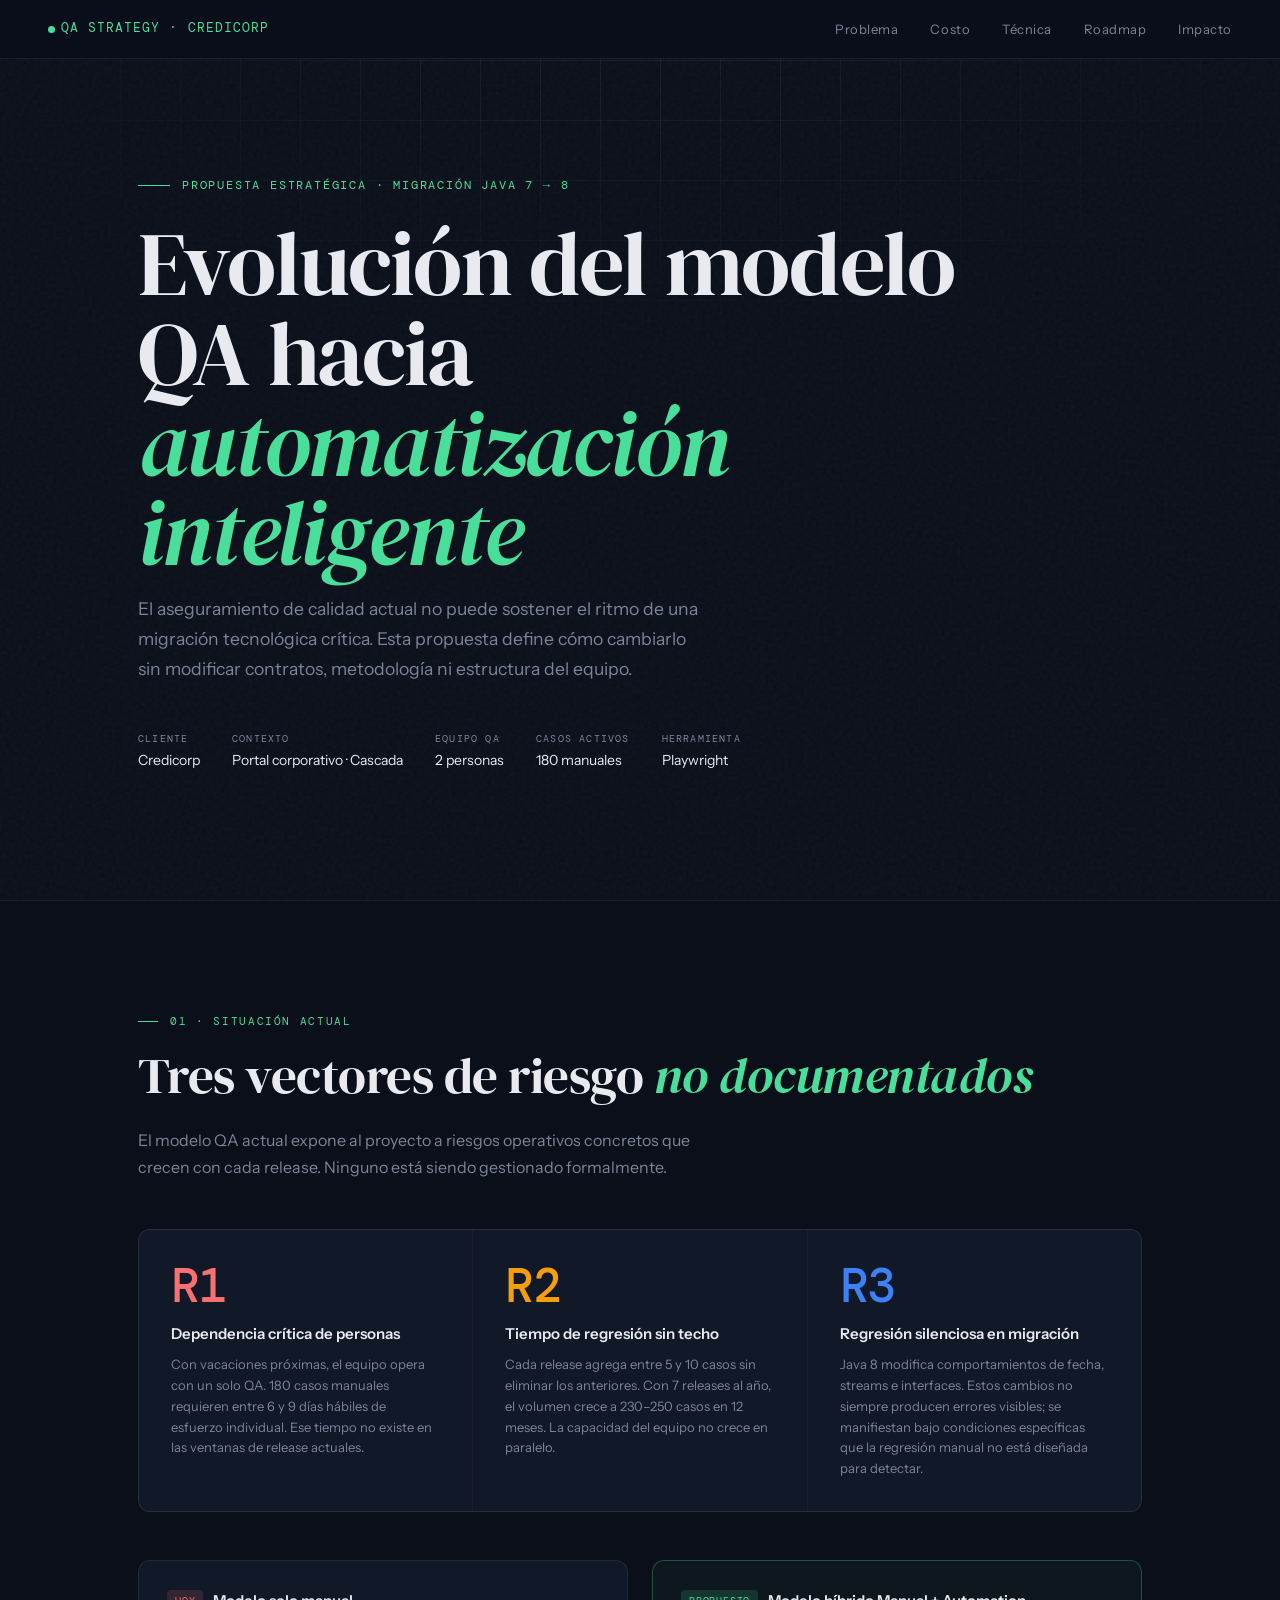
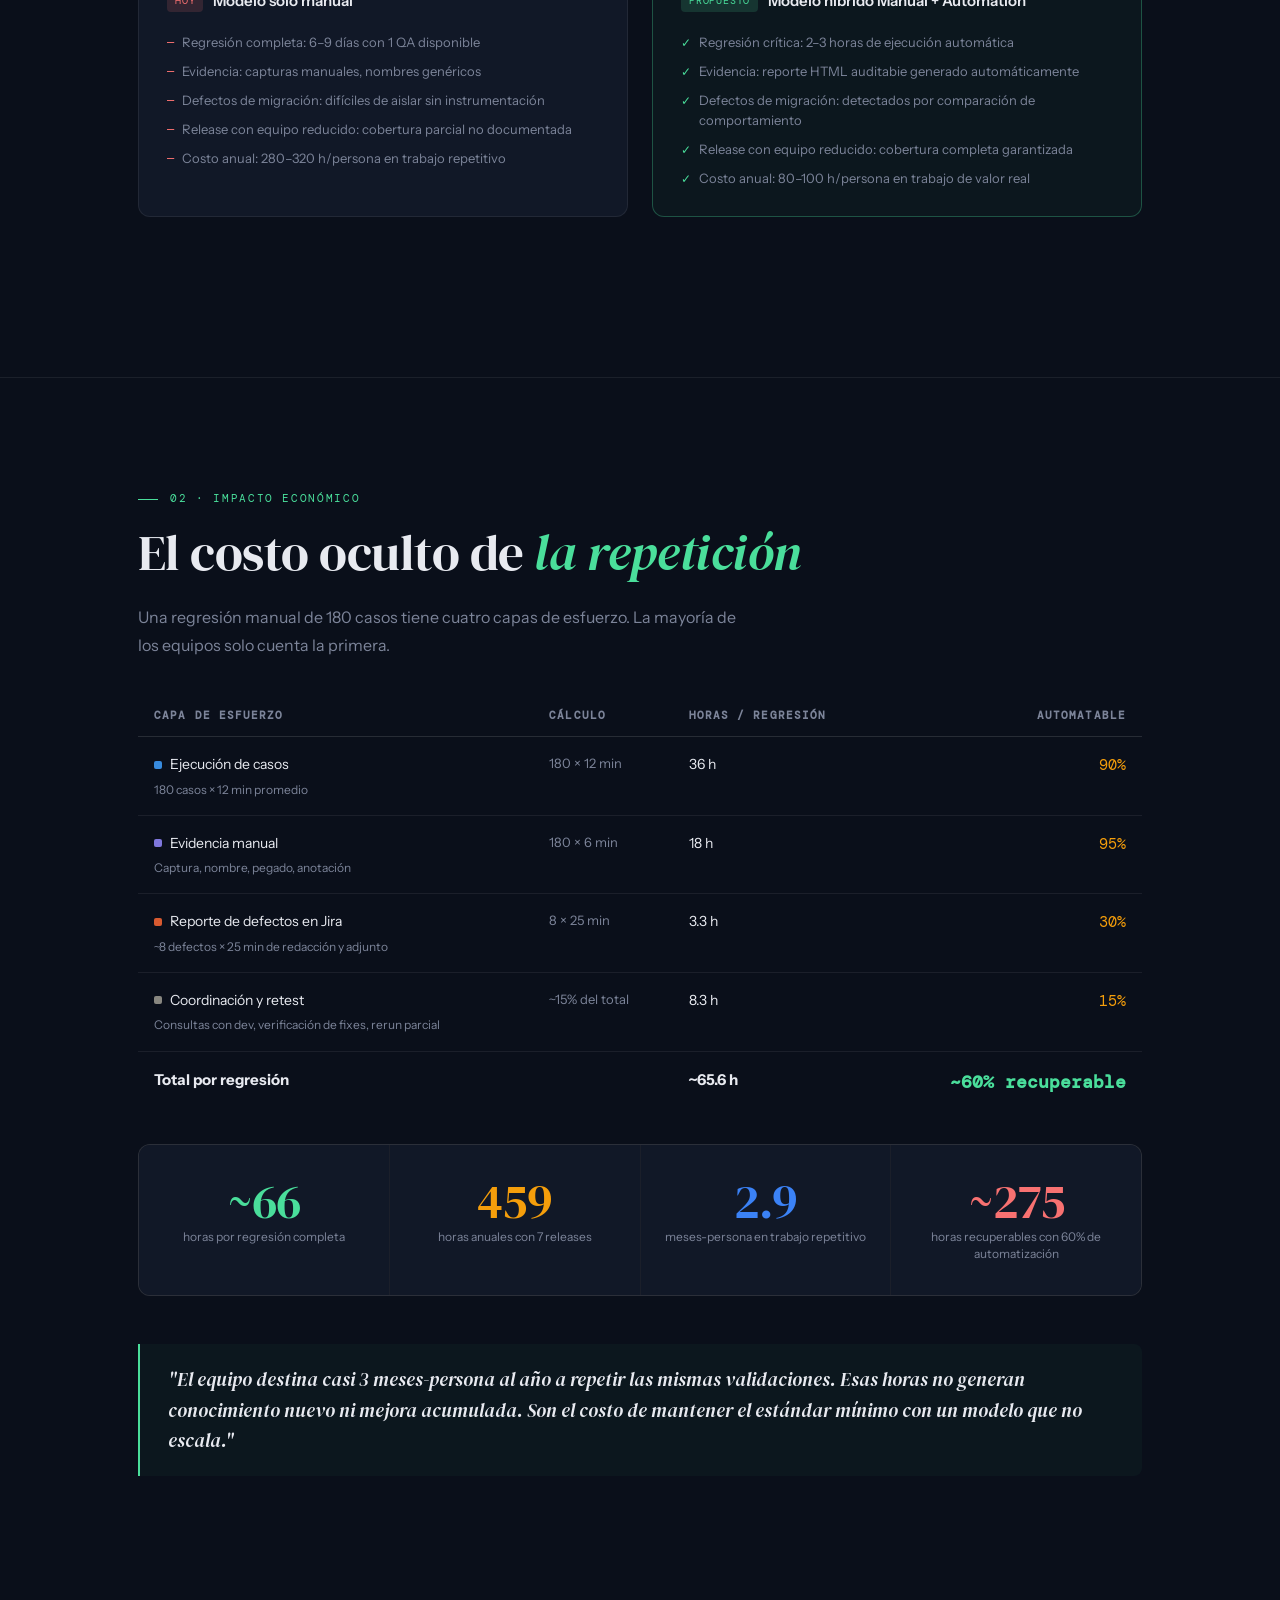
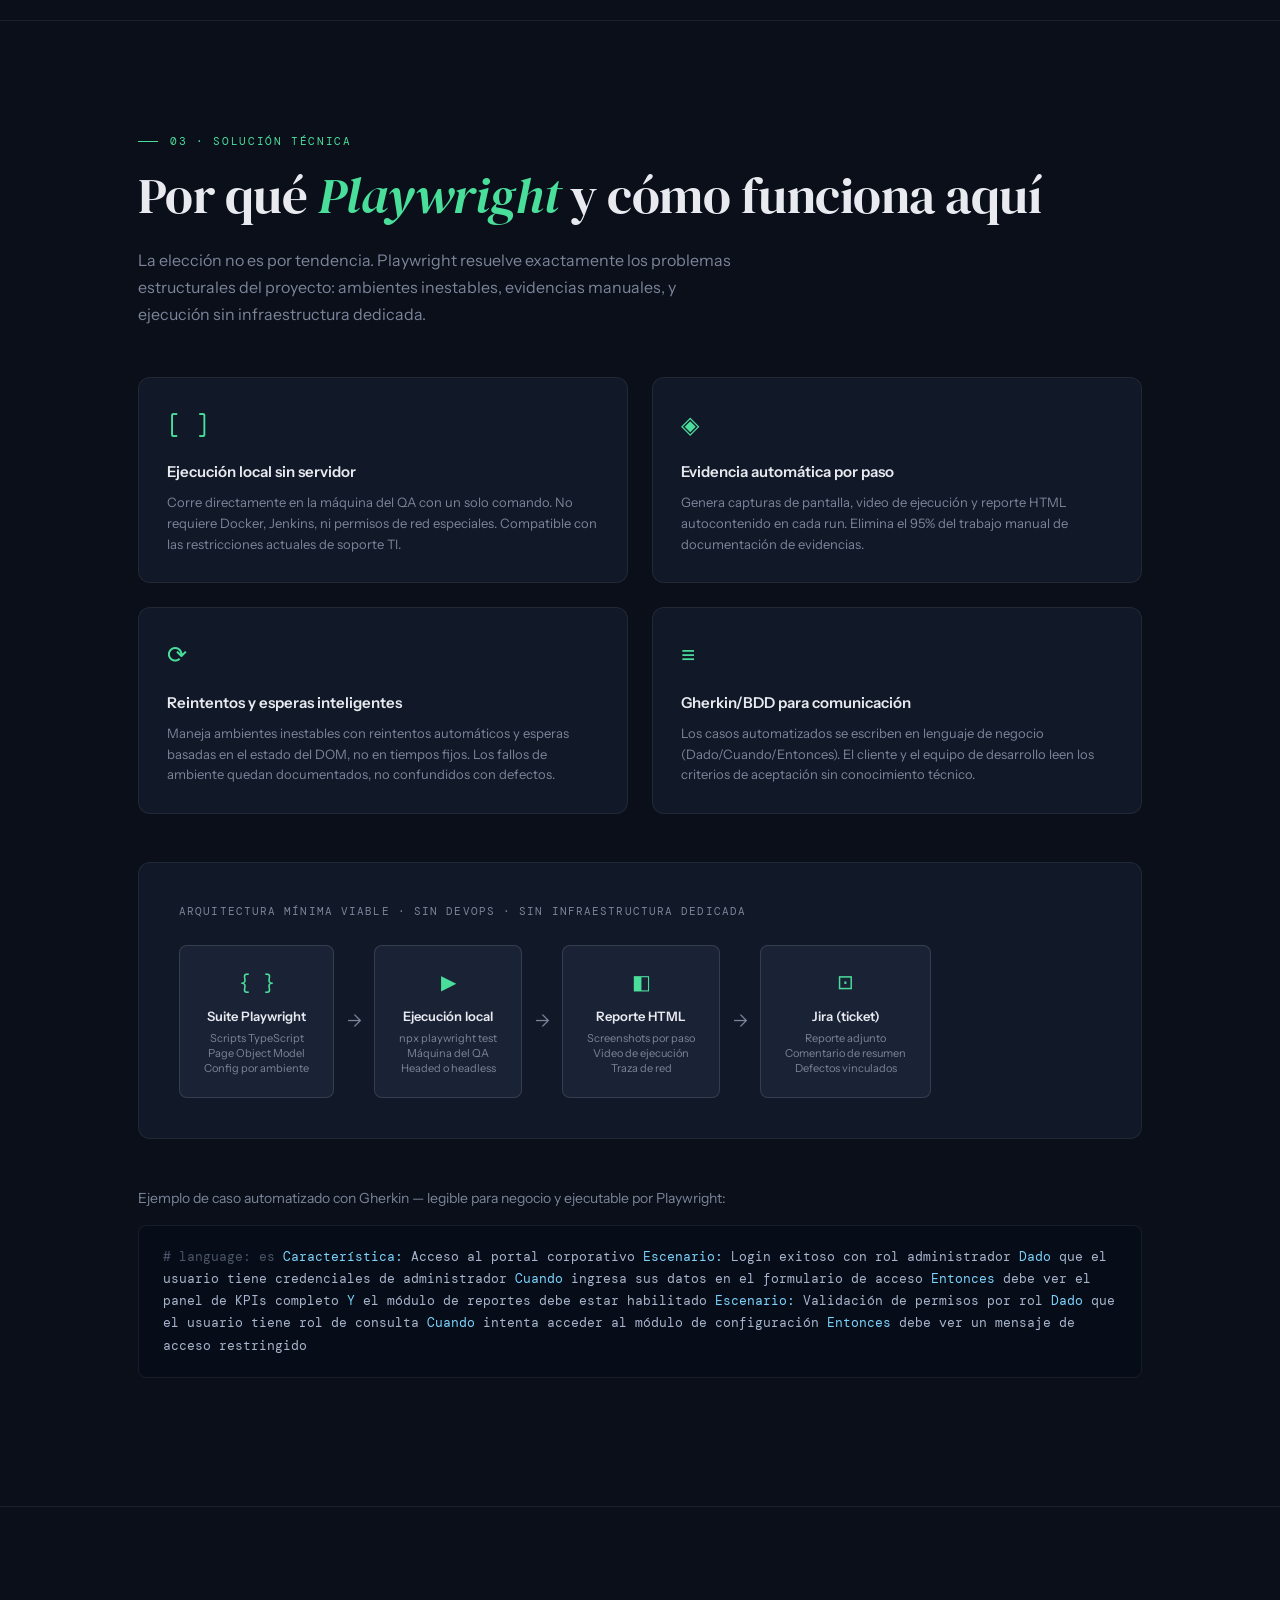
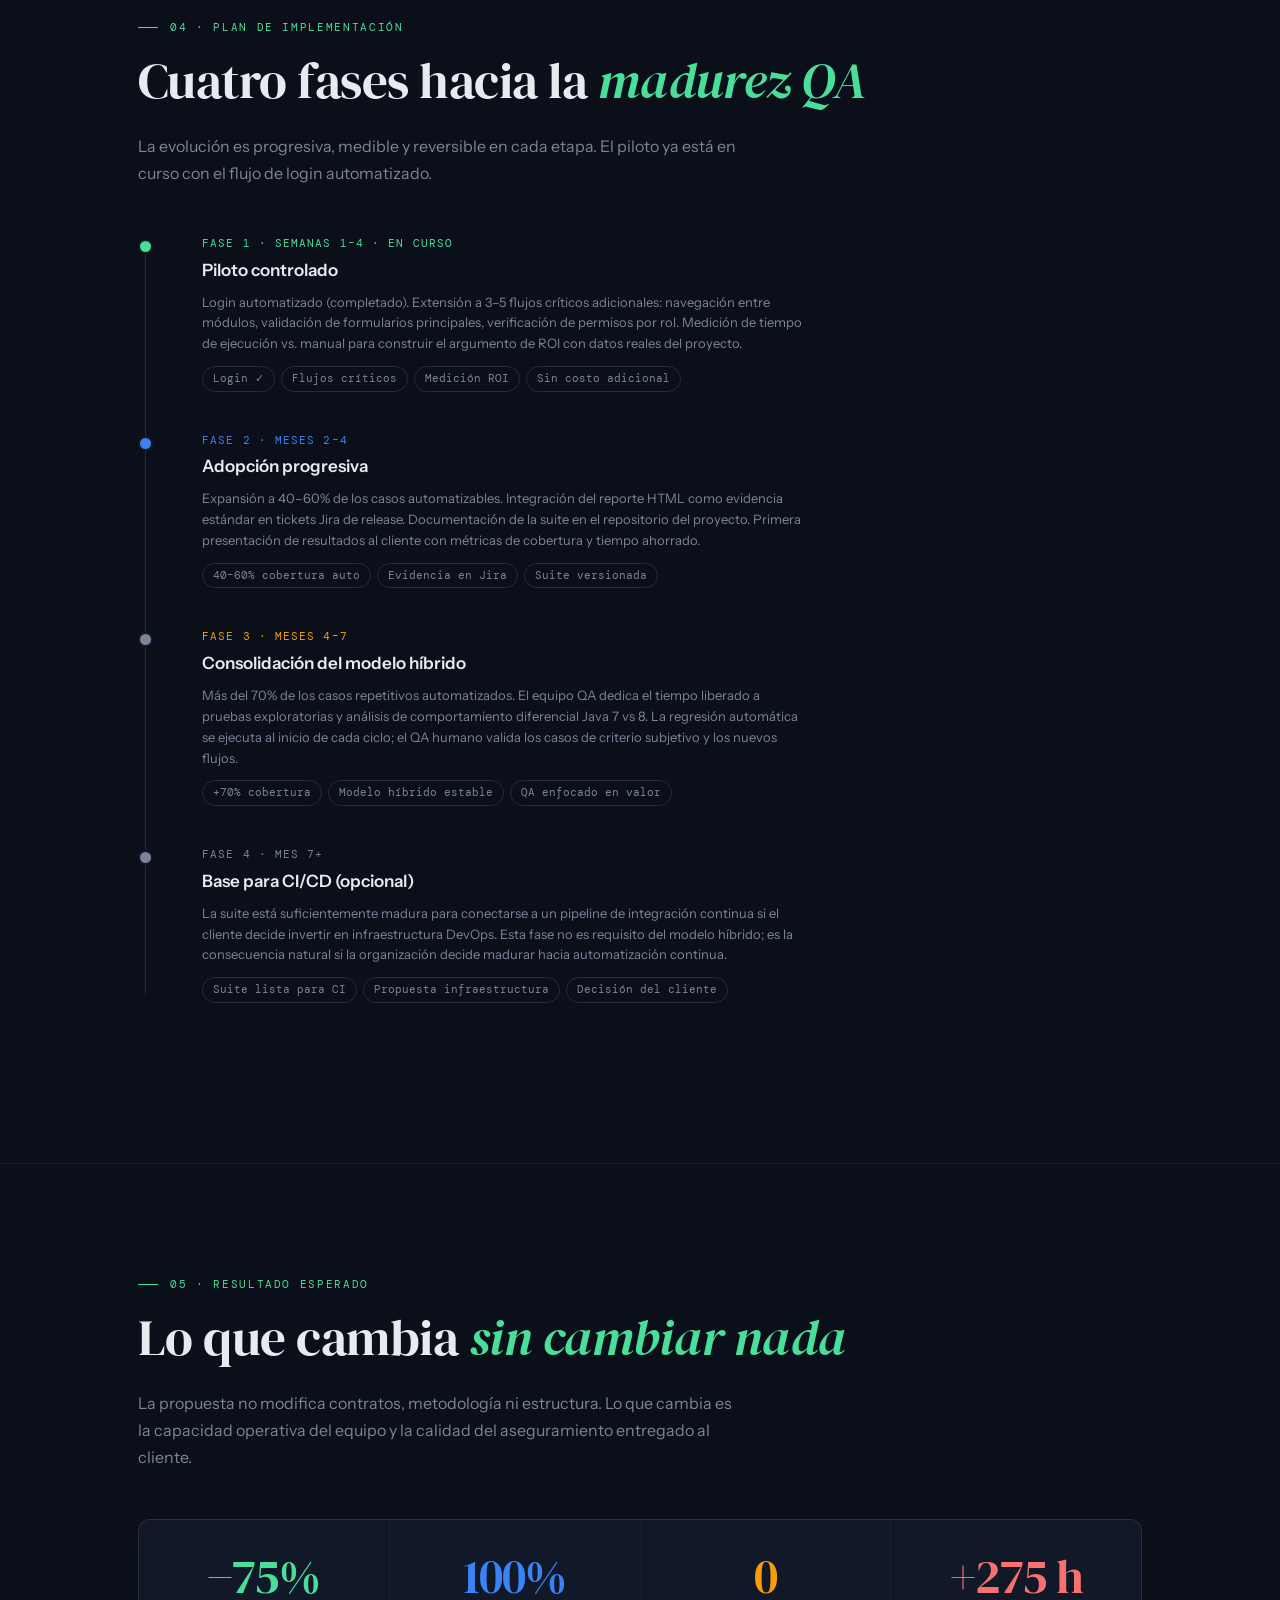
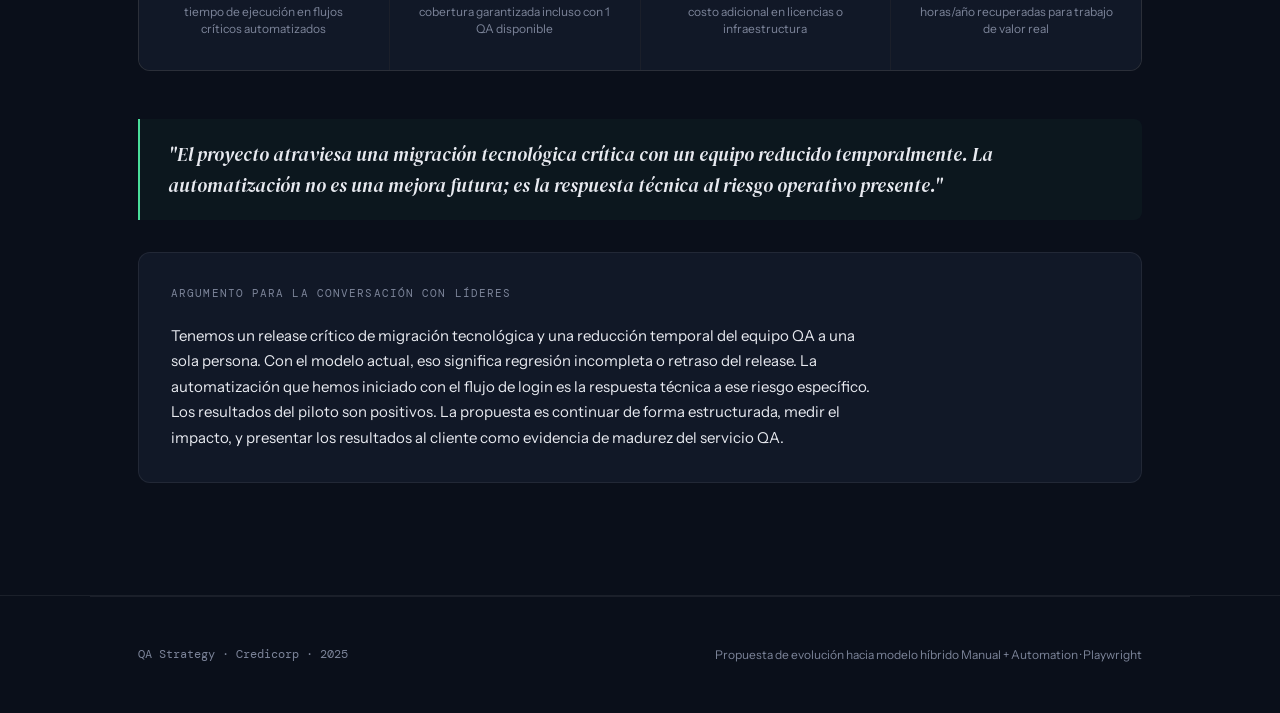
==== index.html @ 60565fae "index" ====
<!doctype html>
<html lang="es">
  <head>
    <meta charset="UTF-8" />
    <meta name="viewport" content="width=device-width, initial-scale=1.0" />
    <title>Propuesta QA Automation — Credicorp</title>
    <link
      href="https://fonts.googleapis.com/css2?family=DM+Serif+Display:ital@0;1&family=DM+Mono:wght@400;500&family=Instrument+Sans:wght@400;500;600&display=swap"
      rel="stylesheet"
    />
    <link rel="stylesheet" href="style.css">
  </head>
  <body>
    <div class="bg-grid"></div>

    <!-- NAV -->
    <nav>
      <div class="nav-logo">
        <span class="live-dot"></span>QA Strategy · Credicorp
      </div>
      <ul class="nav-links">
        <li><a href="#problema">Problema</a></li>
        <li><a href="#costo">Costo</a></li>
        <li><a href="#tecnica">Técnica</a></li>
        <li><a href="#roadmap">Roadmap</a></li>
        <li><a href="#impacto">Impacto</a></li>
      </ul>
    </nav>

    <!-- HERO -->
    <div class="hero">
      <p class="hero-eyebrow">Propuesta estratégica · Migración Java 7 → 8</p>
      <h1 class="hero-title">
        Evolución del modelo QA hacia <em>automatización inteligente</em>
      </h1>
      <p class="hero-sub">
        El aseguramiento de calidad actual no puede sostener el ritmo de una
        migración tecnológica crítica. Esta propuesta define cómo cambiarlo sin
        modificar contratos, metodología ni estructura del equipo.
      </p>
      <div class="hero-meta">
        <div class="meta-item">
          <span class="meta-label">Cliente</span>
          <span class="meta-value">Credicorp</span>
        </div>
        <div class="meta-item">
          <span class="meta-label">Contexto</span>
          <span class="meta-value">Portal corporativo · Cascada</span>
        </div>
        <div class="meta-item">
          <span class="meta-label">Equipo QA</span>
          <span class="meta-value">2 personas</span>
        </div>
        <div class="meta-item">
          <span class="meta-label">Casos activos</span>
          <span class="meta-value">180 manuales</span>
        </div>
        <div class="meta-item">
          <span class="meta-label">Herramienta</span>
          <span class="meta-value">Playwright</span>
        </div>
      </div>
    </div>

    <div class="divider"></div>

    <!-- SECCIÓN 1: PROBLEMA -->
    <section id="problema">
      <p class="section-label">01 · Situación actual</p>
      <h2 class="section-title">
        Tres vectores de riesgo <em>no documentados</em>
      </h2>
      <p class="section-intro">
        El modelo QA actual expone al proyecto a riesgos operativos concretos
        que crecen con cada release. Ninguno está siendo gestionado formalmente.
      </p>

      <div class="risk-grid">
        <div class="risk-card">
          <div class="risk-number red">R1</div>
          <div class="risk-title">Dependencia crítica de personas</div>
          <div class="risk-desc">
            Con vacaciones próximas, el equipo opera con un solo QA. 180 casos
            manuales requieren entre 6 y 9 días hábiles de esfuerzo individual.
            Ese tiempo no existe en las ventanas de release actuales.
          </div>
        </div>
        <div class="risk-card">
          <div class="risk-number amber">R2</div>
          <div class="risk-title">Tiempo de regresión sin techo</div>
          <div class="risk-desc">
            Cada release agrega entre 5 y 10 casos sin eliminar los anteriores.
            Con 7 releases al año, el volumen crece a 230–250 casos en 12 meses.
            La capacidad del equipo no crece en paralelo.
          </div>
        </div>
        <div class="risk-card">
          <div class="risk-number blue">R3</div>
          <div class="risk-title">Regresión silenciosa en migración</div>
          <div class="risk-desc">
            Java 8 modifica comportamientos de fecha, streams e interfaces.
            Estos cambios no siempre producen errores visibles; se manifiestan
            bajo condiciones específicas que la regresión manual no está
            diseñada para detectar.
          </div>
        </div>
      </div>

      <div class="comparison">
        <div class="comp-card">
          <div class="comp-header">
            <span class="comp-badge bad">Hoy</span>
            <span class="comp-title">Modelo solo manual</span>
          </div>
          <ul class="comp-list">
            <li>Regresión completa: 6–9 días con 1 QA disponible</li>
            <li>Evidencia: capturas manuales, nombres genéricos</li>
            <li>
              Defectos de migración: difíciles de aislar sin instrumentación
            </li>
            <li>
              Release con equipo reducido: cobertura parcial no documentada
            </li>
            <li>Costo anual: 280–320 h/persona en trabajo repetitivo</li>
          </ul>
        </div>
        <div class="comp-card highlight">
          <div class="comp-header">
            <span class="comp-badge good">Propuesto</span>
            <span class="comp-title">Modelo híbrido Manual + Automation</span>
          </div>
          <ul class="comp-list" style="list-style: none">
            <li style="color: var(--muted)">
              Regresión crítica: 2–3 horas de ejecución automática
            </li>
            <li style="color: var(--muted)">
              Evidencia: reporte HTML auditabie generado automáticamente
            </li>
            <li style="color: var(--muted)">
              Defectos de migración: detectados por comparación de
              comportamiento
            </li>
            <li style="color: var(--muted)">
              Release con equipo reducido: cobertura completa garantizada
            </li>
            <li style="color: var(--muted)">
              Costo anual: 80–100 h/persona en trabajo de valor real
            </li>
          </ul>
        </div>
      </div>
    </section>

    <div class="divider"></div>

    <!-- SECCIÓN 2: COSTO -->
    <section id="costo">
      <p class="section-label">02 · Impacto económico</p>
      <h2 class="section-title">El costo oculto de <em>la repetición</em></h2>
      <p class="section-intro">
        Una regresión manual de 180 casos tiene cuatro capas de esfuerzo. La
        mayoría de los equipos solo cuenta la primera.
      </p>

      <table class="cost-table">
        <thead>
          <tr>
            <th>Capa de esfuerzo</th>
            <th>Cálculo</th>
            <th>Horas / regresión</th>
            <th style="text-align: right">Automatable</th>
          </tr>
        </thead>
        <tbody>
          <tr>
            <td>
              <div class="layer-bar">
                <div class="layer-dot" style="background: #378add"></div>
                Ejecución de casos
              </div>
              <div
                style="font-size: 12px; color: var(--muted); margin-top: 2px"
              >
                180 casos × 12 min promedio
              </div>
            </td>
            <td style="color: var(--muted); font-size: 13px">180 × 12 min</td>
            <td>36 h</td>
            <td>90%</td>
          </tr>
          <tr>
            <td>
              <div class="layer-bar">
                <div class="layer-dot" style="background: #7f77dd"></div>
                Evidencia manual
              </div>
              <div
                style="font-size: 12px; color: var(--muted); margin-top: 2px"
              >
                Captura, nombre, pegado, anotación
              </div>
            </td>
            <td style="color: var(--muted); font-size: 13px">180 × 6 min</td>
            <td>18 h</td>
            <td>95%</td>
          </tr>
          <tr>
            <td>
              <div class="layer-bar">
                <div class="layer-dot" style="background: #d85a30"></div>
                Reporte de defectos en Jira
              </div>
              <div
                style="font-size: 12px; color: var(--muted); margin-top: 2px"
              >
                ~8 defectos × 25 min de redacción y adjunto
              </div>
            </td>
            <td style="color: var(--muted); font-size: 13px">8 × 25 min</td>
            <td>3.3 h</td>
            <td>30%</td>
          </tr>
          <tr>
            <td>
              <div class="layer-bar">
                <div class="layer-dot" style="background: #888780"></div>
                Coordinación y retest
              </div>
              <div
                style="font-size: 12px; color: var(--muted); margin-top: 2px"
              >
                Consultas con dev, verificación de fixes, rerun parcial
              </div>
            </td>
            <td style="color: var(--muted); font-size: 13px">~15% del total</td>
            <td>8.3 h</td>
            <td>15%</td>
          </tr>
          <tr>
            <td><strong>Total por regresión</strong></td>
            <td></td>
            <td><strong>~65.6 h</strong></td>
            <td style="color: var(--accent); font-family: var(--mono)">
              ~60% recuperable
            </td>
          </tr>
        </tbody>
      </table>

      <div class="impact-row">
        <div class="impact-cell">
          <div class="impact-num green">~66</div>
          <div class="impact-label">horas por regresión completa</div>
        </div>
        <div class="impact-cell">
          <div class="impact-num amber">459</div>
          <div class="impact-label">horas anuales con 7 releases</div>
        </div>
        <div class="impact-cell">
          <div class="impact-num blue">2.9</div>
          <div class="impact-label">meses-persona en trabajo repetitivo</div>
        </div>
        <div class="impact-cell">
          <div class="impact-num red">~275</div>
          <div class="impact-label">
            horas recuperables con 60% de automatización
          </div>
        </div>
      </div>

      <div class="quote-block">
        <p>
          "El equipo destina casi 3 meses-persona al año a repetir las mismas
          validaciones. Esas horas no generan conocimiento nuevo ni mejora
          acumulada. Son el costo de mantener el estándar mínimo con un modelo
          que no escala."
        </p>
      </div>
    </section>

    <div class="divider"></div>

    <!-- SECCIÓN 3: TÉCNICA -->
    <section id="tecnica">
      <p class="section-label">03 · Solución técnica</p>
      <h2 class="section-title">
        Por qué <em>Playwright</em> y cómo funciona aquí
      </h2>
      <p class="section-intro">
        La elección no es por tendencia. Playwright resuelve exactamente los
        problemas estructurales del proyecto: ambientes inestables, evidencias
        manuales, y ejecución sin infraestructura dedicada.
      </p>

      <div class="tech-grid">
        <div class="tech-card">
          <div class="tech-card-icon">[ ]</div>
          <h3>Ejecución local sin servidor</h3>
          <p>
            Corre directamente en la máquina del QA con un solo comando. No
            requiere Docker, Jenkins, ni permisos de red especiales. Compatible
            con las restricciones actuales de soporte TI.
          </p>
        </div>
        <div class="tech-card">
          <div class="tech-card-icon">◈</div>
          <h3>Evidencia automática por paso</h3>
          <p>
            Genera capturas de pantalla, video de ejecución y reporte HTML
            autocontenido en cada run. Elimina el 95% del trabajo manual de
            documentación de evidencias.
          </p>
        </div>
        <div class="tech-card">
          <div class="tech-card-icon">⟳</div>
          <h3>Reintentos y esperas inteligentes</h3>
          <p>
            Maneja ambientes inestables con reintentos automáticos y esperas
            basadas en el estado del DOM, no en tiempos fijos. Los fallos de
            ambiente quedan documentados, no confundidos con defectos.
          </p>
        </div>
        <div class="tech-card">
          <div class="tech-card-icon">≡</div>
          <h3>Gherkin/BDD para comunicación</h3>
          <p>
            Los casos automatizados se escriben en lenguaje de negocio
            (Dado/Cuando/Entonces). El cliente y el equipo de desarrollo leen
            los criterios de aceptación sin conocimiento técnico.
          </p>
        </div>
      </div>

      <div class="arch-box">
        <p
          style="
            font-family: var(--mono);
            font-size: 11px;
            letter-spacing: 0.1em;
            text-transform: uppercase;
            color: var(--muted);
            margin-bottom: 1.5rem;
          "
        >
          Arquitectura mínima viable · Sin DevOps · Sin infraestructura dedicada
        </p>
        <div class="arch-flow">
          <div class="arch-node">
            <div class="arch-node-icon">{ }</div>
            <div class="arch-node-title">Suite Playwright</div>
            <div class="arch-node-sub">
              Scripts TypeScript<br />Page Object Model<br />Config por ambiente
            </div>
          </div>
          <div class="arch-arrow">→</div>
          <div class="arch-node">
            <div class="arch-node-icon">▶</div>
            <div class="arch-node-title">Ejecución local</div>
            <div class="arch-node-sub">
              npx playwright test<br />Máquina del QA<br />Headed o headless
            </div>
          </div>
          <div class="arch-arrow">→</div>
          <div class="arch-node">
            <div class="arch-node-icon">◧</div>
            <div class="arch-node-title">Reporte HTML</div>
            <div class="arch-node-sub">
              Screenshots por paso<br />Video de ejecución<br />Traza de red
            </div>
          </div>
          <div class="arch-arrow">→</div>
          <div class="arch-node">
            <div class="arch-node-icon">⊡</div>
            <div class="arch-node-title">Jira (ticket)</div>
            <div class="arch-node-sub">
              Reporte adjunto<br />Comentario de resumen<br />Defectos
              vinculados
            </div>
          </div>
        </div>
      </div>

      <p style="font-size: 14px; color: var(--muted); margin-bottom: 0.75rem">
        Ejemplo de caso automatizado con Gherkin — legible para negocio y
        ejecutable por Playwright:
      </p>
      <div class="code-block">
        <span class="cm"># language: es</span>
        <span class="kw">Característica:</span> Acceso al portal corporativo

        <span class="kw">Escenario:</span> Login exitoso con rol administrador
        <span class="kw">Dado</span> que el usuario tiene credenciales de
        administrador <span class="kw">Cuando</span> ingresa sus datos en el
        formulario de acceso <span class="kw">Entonces</span> debe ver el panel
        de KPIs completo <span class="kw">Y</span> el módulo de reportes debe
        estar habilitado

        <span class="kw">Escenario:</span> Validación de permisos por rol
        <span class="kw">Dado</span> que el usuario tiene rol de consulta
        <span class="kw">Cuando</span> intenta acceder al módulo de
        configuración <span class="kw">Entonces</span> debe ver un mensaje de
        acceso restringido
      </div>
    </section>

    <div class="divider"></div>

    <!-- SECCIÓN 4: ROADMAP -->
    <section id="roadmap">
      <p class="section-label">04 · Plan de implementación</p>
      <h2 class="section-title">Cuatro fases hacia la <em>madurez QA</em></h2>
      <p class="section-intro">
        La evolución es progresiva, medible y reversible en cada etapa. El
        piloto ya está en curso con el flujo de login automatizado.
      </p>

      <div class="roadmap">
        <div class="roadmap-item">
          <div class="roadmap-dot active"></div>
          <div class="roadmap-phase">Fase 1 · Semanas 1–4 · En curso</div>
          <div class="roadmap-title">Piloto controlado</div>
          <div class="roadmap-desc">
            Login automatizado (completado). Extensión a 3–5 flujos críticos
            adicionales: navegación entre módulos, validación de formularios
            principales, verificación de permisos por rol. Medición de tiempo de
            ejecución vs. manual para construir el argumento de ROI con datos
            reales del proyecto.
          </div>
          <div class="roadmap-tags">
            <span class="tag">Login ✓</span>
            <span class="tag">Flujos críticos</span>
            <span class="tag">Medición ROI</span>
            <span class="tag">Sin costo adicional</span>
          </div>
        </div>

        <div class="roadmap-item">
          <div class="roadmap-dot soon"></div>
          <div class="roadmap-phase blue">Fase 2 · Meses 2–4</div>
          <div class="roadmap-title">Adopción progresiva</div>
          <div class="roadmap-desc">
            Expansión a 40–60% de los casos automatizables. Integración del
            reporte HTML como evidencia estándar en tickets Jira de release.
            Documentación de la suite en el repositorio del proyecto. Primera
            presentación de resultados al cliente con métricas de cobertura y
            tiempo ahorrado.
          </div>
          <div class="roadmap-tags">
            <span class="tag">40–60% cobertura auto</span>
            <span class="tag">Evidencia en Jira</span>
            <span class="tag">Suite versionada</span>
          </div>
        </div>

        <div class="roadmap-item">
          <div class="roadmap-dot future"></div>
          <div class="roadmap-phase amber">Fase 3 · Meses 4–7</div>
          <div class="roadmap-title">Consolidación del modelo híbrido</div>
          <div class="roadmap-desc">
            Más del 70% de los casos repetitivos automatizados. El equipo QA
            dedica el tiempo liberado a pruebas exploratorias y análisis de
            comportamiento diferencial Java 7 vs 8. La regresión automática se
            ejecuta al inicio de cada ciclo; el QA humano valida los casos de
            criterio subjetivo y los nuevos flujos.
          </div>
          <div class="roadmap-tags">
            <span class="tag">+70% cobertura</span>
            <span class="tag">Modelo híbrido estable</span>
            <span class="tag">QA enfocado en valor</span>
          </div>
        </div>

        <div class="roadmap-item">
          <div class="roadmap-dot future"></div>
          <div class="roadmap-phase gray">Fase 4 · Mes 7+</div>
          <div class="roadmap-title">Base para CI/CD (opcional)</div>
          <div class="roadmap-desc">
            La suite está suficientemente madura para conectarse a un pipeline
            de integración continua si el cliente decide invertir en
            infraestructura DevOps. Esta fase no es requisito del modelo
            híbrido; es la consecuencia natural si la organización decide
            madurar hacia automatización continua.
          </div>
          <div class="roadmap-tags">
            <span class="tag">Suite lista para CI</span>
            <span class="tag">Propuesta infraestructura</span>
            <span class="tag">Decisión del cliente</span>
          </div>
        </div>
      </div>
    </section>

    <div class="divider"></div>

    <!-- SECCIÓN 5: IMPACTO -->
    <section id="impacto">
      <p class="section-label">05 · Resultado esperado</p>
      <h2 class="section-title">Lo que cambia <em>sin cambiar nada</em></h2>
      <p class="section-intro">
        La propuesta no modifica contratos, metodología ni estructura. Lo que
        cambia es la capacidad operativa del equipo y la calidad del
        aseguramiento entregado al cliente.
      </p>

      <div class="impact-row">
        <div class="impact-cell">
          <div class="impact-num green">−75%</div>
          <div class="impact-label">
            tiempo de ejecución en flujos críticos automatizados
          </div>
        </div>
        <div class="impact-cell">
          <div class="impact-num blue">100%</div>
          <div class="impact-label">
            cobertura garantizada incluso con 1 QA disponible
          </div>
        </div>
        <div class="impact-cell">
          <div class="impact-num amber">0</div>
          <div class="impact-label">
            costo adicional en licencias o infraestructura
          </div>
        </div>
        <div class="impact-cell">
          <div class="impact-num red">+275 h</div>
          <div class="impact-label">
            horas/año recuperadas para trabajo de valor real
          </div>
        </div>
      </div>

      <div class="quote-block">
        <p>
          "El proyecto atraviesa una migración tecnológica crítica con un equipo
          reducido temporalmente. La automatización no es una mejora futura; es
          la respuesta técnica al riesgo operativo presente."
        </p>
      </div>

      <div
        style="
          background: var(--bg2);
          border: 1px solid var(--border);
          border-radius: 12px;
          padding: 2rem;
          margin-top: 2rem;
        "
      >
        <p
          style="
            font-family: var(--mono);
            font-size: 11px;
            letter-spacing: 0.1em;
            text-transform: uppercase;
            color: var(--muted);
            margin-bottom: 1.25rem;
          "
        >
          Argumento para la conversación con líderes
        </p>
        <p
          style="
            font-size: 15px;
            color: var(--text);
            line-height: 1.7;
            max-width: 700px;
          "
        >
          Tenemos un release crítico de migración tecnológica y una reducción
          temporal del equipo QA a una sola persona. Con el modelo actual, eso
          significa regresión incompleta o retraso del release. La
          automatización que hemos iniciado con el flujo de login es la
          respuesta técnica a ese riesgo específico. Los resultados del piloto
          son positivos. La propuesta es continuar de forma estructurada, medir
          el impacto, y presentar los resultados al cliente como evidencia de
          madurez del servicio QA.
        </p>
      </div>
    </section>

    <div class="divider"></div>

    <footer>
      <div class="footer-brand">QA Strategy · Credicorp · 2025</div>
      <div class="footer-note">
        Propuesta de evolución hacia modelo híbrido Manual + Automation ·
        Playwright
      </div>
    </footer>
  </body>
</html>
---- style.css ----
:root {
    --bg: #0a0f1a;
    --bg2: #111827;
    --bg3: #1a2236;
    --border: rgba(255,255,255,0.07);
    --border2: rgba(255,255,255,0.12);
    --text: #e8eaf0;
    --muted: #7c8499;
    --accent: #4ade9b;
    --accent2: #3b82f6;
    --accent3: #f59e0b;
    --danger: #f87171;
    --serif: 'DM Serif Display', Georgia, serif;
    --sans: 'Instrument Sans', sans-serif;
    --mono: 'DM Mono', monospace;
  }

  *, *::before, *::after { box-sizing: border-box; margin: 0; padding: 0; }

  html { scroll-behavior: smooth; }

  body {
    background: var(--bg);
    color: var(--text);
    font-family: var(--sans);
    font-size: 16px;
    line-height: 1.6;
    overflow-x: hidden;
  }

  /* ── NOISE TEXTURE ── */
  body::before {
    content: '';
    position: fixed;
    inset: 0;
    background-image: url("data:image/svg+xml,%3Csvg viewBox='0 0 256 256' xmlns='http://www.w3.org/2000/svg'%3E%3Cfilter id='n'%3E%3CfeTurbulence type='fractalNoise' baseFrequency='0.9' numOctaves='4' stitchTiles='stitch'/%3E%3C/filter%3E%3Crect width='100%25' height='100%25' filter='url(%23n)' opacity='0.04'/%3E%3C/svg%3E");
    pointer-events: none;
    z-index: 0;
  }

  /* ── NAV ── */
  nav {
    position: fixed;
    top: 0; left: 0; right: 0;
    z-index: 100;
    display: flex;
    align-items: center;
    justify-content: space-between;
    padding: 1rem 3rem;
    background: rgba(10,15,26,0.85);
    backdrop-filter: blur(12px);
    border-bottom: 1px solid var(--border);
  }

  .nav-logo {
    font-family: var(--mono);
    font-size: 13px;
    color: var(--accent);
    letter-spacing: 0.08em;
    text-transform: uppercase;
  }

  .nav-links {
    display: flex;
    gap: 2rem;
    list-style: none;
  }

  .nav-links a {
    font-size: 13px;
    color: var(--muted);
    text-decoration: none;
    letter-spacing: 0.04em;
    transition: color 0.2s;
  }

  .nav-links a:hover { color: var(--text); }

  /* ── SECTIONS ── */
  section {
    position: relative;
    z-index: 1;
    padding: 7rem 3rem;
    max-width: 1100px;
    margin: 0 auto;
  }

  section.full-bleed {
    max-width: none;
    padding: 0;
  }

  /* ── HERO ── */
  .hero {
    min-height: 100vh;
    display: flex;
    flex-direction: column;
    justify-content: center;
    padding: 7rem 3rem 4rem;
    max-width: 1100px;
    margin: 0 auto;
    position: relative;
    z-index: 1;
  }

  .hero-eyebrow {
    font-family: var(--mono);
    font-size: 12px;
    letter-spacing: 0.15em;
    text-transform: uppercase;
    color: var(--accent);
    margin-bottom: 1.5rem;
    display: flex;
    align-items: center;
    gap: 0.75rem;
  }

  .hero-eyebrow::before {
    content: '';
    display: inline-block;
    width: 32px;
    height: 1px;
    background: var(--accent);
  }

  h1.hero-title {
    font-family: var(--serif);
    font-size: clamp(3rem, 7vw, 6.5rem);
    line-height: 1.0;
    font-weight: 400;
    letter-spacing: -0.02em;
    margin-bottom: 1rem;
    max-width: 900px;
  }

  h1.hero-title em {
    font-style: italic;
    color: var(--accent);
  }

  .hero-sub {
    font-size: 1.1rem;
    color: var(--muted);
    max-width: 560px;
    margin-bottom: 3rem;
    line-height: 1.7;
  }

  .hero-meta {
    display: flex;
    gap: 2rem;
    flex-wrap: wrap;
  }

  .meta-item {
    display: flex;
    flex-direction: column;
    gap: 2px;
  }

  .meta-label {
    font-family: var(--mono);
    font-size: 10px;
    letter-spacing: 0.12em;
    text-transform: uppercase;
    color: var(--muted);
  }

  .meta-value {
    font-size: 14px;
    color: var(--text);
  }

  /* ── GRID BACKGROUND DECORATION ── */
  .bg-grid {
    position: fixed;
    inset: 0;
    background-image:
      linear-gradient(var(--border) 1px, transparent 1px),
      linear-gradient(90deg, var(--border) 1px, transparent 1px);
    background-size: 60px 60px;
    pointer-events: none;
    z-index: 0;
    mask-image: radial-gradient(ellipse 80% 60% at 50% 0%, black 0%, transparent 70%);
  }

  /* ── SECTION HEADER ── */
  .section-label {
    font-family: var(--mono);
    font-size: 11px;
    letter-spacing: 0.15em;
    text-transform: uppercase;
    color: var(--accent);
    margin-bottom: 1rem;
    display: flex;
    align-items: center;
    gap: 0.75rem;
  }

  .section-label::before {
    content: '';
    display: inline-block;
    width: 20px;
    height: 1px;
    background: var(--accent);
  }

  h2.section-title {
    font-family: var(--serif);
    font-size: clamp(2rem, 4vw, 3.2rem);
    font-weight: 400;
    line-height: 1.1;
    margin-bottom: 1.5rem;
    letter-spacing: -0.01em;
  }

  h2.section-title em {
    font-style: italic;
    color: var(--accent);
  }

  .section-intro {
    font-size: 1rem;
    color: var(--muted);
    max-width: 600px;
    line-height: 1.7;
    margin-bottom: 3rem;
  }

  /* ── DIVIDER ── */
  .divider {
    width: 100%;
    height: 1px;
    background: var(--border);
    margin: 0;
  }

  /* ── RISK CARDS ── */
  .risk-grid {
    display: grid;
    grid-template-columns: repeat(3, 1fr);
    gap: 1px;
    background: var(--border);
    border: 1px solid var(--border);
    border-radius: 12px;
    overflow: hidden;
    margin-bottom: 3rem;
  }

  .risk-card {
    background: var(--bg2);
    padding: 2rem;
    transition: background 0.2s;
  }

  .risk-card:hover { background: var(--bg3); }

  .risk-number {
    font-family: var(--mono);
    font-size: 48px;
    font-weight: 500;
    line-height: 1;
    margin-bottom: 0.75rem;
    letter-spacing: -0.03em;
  }

  .risk-number.red { color: var(--danger); }
  .risk-number.amber { color: var(--accent3); }
  .risk-number.blue { color: var(--accent2); }

  .risk-title {
    font-size: 15px;
    font-weight: 600;
    margin-bottom: 0.5rem;
    color: var(--text);
  }

  .risk-desc {
    font-size: 13px;
    color: var(--muted);
    line-height: 1.6;
  }

  /* ── COST TABLE ── */
  .cost-table {
    width: 100%;
    border-collapse: collapse;
    margin-bottom: 2rem;
  }

  .cost-table th {
    font-family: var(--mono);
    font-size: 11px;
    letter-spacing: 0.1em;
    text-transform: uppercase;
    color: var(--muted);
    padding: 0 1rem 0.75rem;
    text-align: left;
    border-bottom: 1px solid var(--border2);
  }

  .cost-table th:last-child { text-align: right; }

  .cost-table td {
    padding: 1rem;
    font-size: 14px;
    border-bottom: 1px solid var(--border);
    vertical-align: top;
  }

  .cost-table td:last-child {
    text-align: right;
    font-family: var(--mono);
    font-size: 15px;
    color: var(--accent3);
  }

  .cost-table tr:last-child td {
    border-bottom: none;
    font-weight: 600;
    color: var(--text);
    font-size: 15px;
  }

  .cost-table tr:last-child td:last-child {
    color: var(--danger);
    font-size: 18px;
  }

  .layer-bar {
    display: flex;
    align-items: center;
    gap: 8px;
    margin-bottom: 4px;
  }

  .layer-dot {
    width: 8px;
    height: 8px;
    border-radius: 2px;
    flex-shrink: 0;
  }

  /* ── TECHNICAL CARDS ── */
  .tech-grid {
    display: grid;
    grid-template-columns: repeat(2, 1fr);
    gap: 1.5rem;
    margin-bottom: 3rem;
  }

  .tech-card {
    background: var(--bg2);
    border: 1px solid var(--border);
    border-radius: 12px;
    padding: 1.75rem;
    transition: border-color 0.2s, background 0.2s;
  }

  .tech-card:hover {
    border-color: var(--border2);
    background: var(--bg3);
  }

  .tech-card-icon {
    font-family: var(--mono);
    font-size: 24px;
    margin-bottom: 1rem;
    color: var(--accent);
  }

  .tech-card h3 {
    font-size: 15px;
    font-weight: 600;
    margin-bottom: 0.5rem;
    color: var(--text);
  }

  .tech-card p {
    font-size: 13px;
    color: var(--muted);
    line-height: 1.6;
  }

  /* ── ARCH DIAGRAM ── */
  .arch-box {
    background: var(--bg2);
    border: 1px solid var(--border);
    border-radius: 12px;
    padding: 2.5rem;
    margin-bottom: 3rem;
  }

  .arch-flow {
    display: flex;
    align-items: center;
    gap: 0;
    overflow-x: auto;
  }

  .arch-node {
    flex-shrink: 0;
    text-align: center;
    padding: 1.25rem 1.5rem;
    background: var(--bg3);
    border: 1px solid var(--border2);
    border-radius: 8px;
    min-width: 140px;
  }

  .arch-node-icon {
    font-family: var(--mono);
    font-size: 20px;
    margin-bottom: 0.5rem;
    color: var(--accent);
  }

  .arch-node-title {
    font-size: 13px;
    font-weight: 600;
    color: var(--text);
    margin-bottom: 4px;
  }

  .arch-node-sub {
    font-size: 11px;
    color: var(--muted);
    line-height: 1.4;
  }

  .arch-arrow {
    flex-shrink: 0;
    width: 40px;
    display: flex;
    align-items: center;
    justify-content: center;
    color: var(--muted);
    font-size: 18px;
  }

  /* ── ROADMAP ── */
  .roadmap {
    position: relative;
    padding-left: 2rem;
    margin-bottom: 3rem;
  }

  .roadmap::before {
    content: '';
    position: absolute;
    left: 7px;
    top: 8px;
    bottom: 8px;
    width: 1px;
    background: var(--border2);
  }

  .roadmap-item {
    position: relative;
    padding: 0 0 2.5rem 2rem;
  }

  .roadmap-item:last-child { padding-bottom: 0; }

  .roadmap-dot {
    position: absolute;
    left: -2rem;
    top: 4px;
    width: 15px;
    height: 15px;
    border-radius: 50%;
    border: 2px solid var(--bg2);
    background: var(--muted);
  }

  .roadmap-dot.active { background: var(--accent); }
  .roadmap-dot.soon { background: var(--accent2); }
  .roadmap-dot.future { background: var(--muted); }

  .roadmap-phase {
    font-family: var(--mono);
    font-size: 11px;
    letter-spacing: 0.1em;
    text-transform: uppercase;
    color: var(--accent);
    margin-bottom: 4px;
  }

  .roadmap-phase.blue { color: var(--accent2); }
  .roadmap-phase.amber { color: var(--accent3); }
  .roadmap-phase.gray { color: var(--muted); }

  .roadmap-title {
    font-size: 17px;
    font-weight: 600;
    margin-bottom: 0.5rem;
    color: var(--text);
  }

  .roadmap-desc {
    font-size: 13px;
    color: var(--muted);
    line-height: 1.6;
    max-width: 600px;
  }

  .roadmap-tags {
    display: flex;
    flex-wrap: wrap;
    gap: 6px;
    margin-top: 0.75rem;
  }

  .tag {
    font-family: var(--mono);
    font-size: 11px;
    padding: 3px 10px;
    border-radius: 20px;
    border: 1px solid var(--border2);
    color: var(--muted);
  }

  /* ── CODE BLOCK ── */
  .code-block {
    background: #060c18;
    border: 1px solid var(--border);
    border-radius: 8px;
    padding: 1.25rem 1.5rem;
    font-family: var(--mono);
    font-size: 13px;
    line-height: 1.7;
    color: #a8b5cc;
    overflow-x: auto;
    margin: 1rem 0;
  }

  .code-block .kw { color: #7dd3fc; }
  .code-block .str { color: var(--accent); }
  .code-block .cm { color: #4a5568; }

  /* ── IMPACT NUMBERS ── */
  .impact-row {
    display: grid;
    grid-template-columns: repeat(4, 1fr);
    gap: 1px;
    background: var(--border);
    border: 1px solid var(--border);
    border-radius: 12px;
    overflow: hidden;
    margin-bottom: 3rem;
  }

  .impact-cell {
    background: var(--bg2);
    padding: 2rem 1.5rem;
    text-align: center;
  }

  .impact-num {
    font-family: var(--serif);
    font-size: 3rem;
    line-height: 1;
    margin-bottom: 0.25rem;
    letter-spacing: -0.02em;
  }

  .impact-num.green { color: var(--accent); }
  .impact-num.blue { color: var(--accent2); }
  .impact-num.amber { color: var(--accent3); }
  .impact-num.red { color: var(--danger); }

  .impact-label {
    font-size: 12px;
    color: var(--muted);
    line-height: 1.4;
  }

  /* ── QUOTE ── */
  .quote-block {
    border-left: 2px solid var(--accent);
    padding: 1.25rem 1.75rem;
    margin: 2rem 0;
    background: rgba(74, 222, 155, 0.04);
    border-radius: 0 8px 8px 0;
  }

  .quote-block p {
    font-family: var(--serif);
    font-size: 1.2rem;
    font-style: italic;
    color: var(--text);
    line-height: 1.6;
  }

  /* ── COMPARISON ── */
  .comparison {
    display: grid;
    grid-template-columns: 1fr 1fr;
    gap: 1.5rem;
    margin-bottom: 3rem;
  }

  .comp-card {
    background: var(--bg2);
    border: 1px solid var(--border);
    border-radius: 12px;
    padding: 1.75rem;
  }

  .comp-card.highlight {
    border-color: rgba(74,222,155,0.3);
    background: rgba(74,222,155,0.04);
  }

  .comp-header {
    display: flex;
    align-items: center;
    gap: 10px;
    margin-bottom: 1.25rem;
  }

  .comp-badge {
    font-family: var(--mono);
    font-size: 10px;
    padding: 3px 8px;
    border-radius: 4px;
    letter-spacing: 0.08em;
    text-transform: uppercase;
  }

  .comp-badge.bad {
    background: rgba(248,113,113,0.15);
    color: var(--danger);
  }

  .comp-badge.good {
    background: rgba(74,222,155,0.15);
    color: var(--accent);
  }

  .comp-title {
    font-size: 15px;
    font-weight: 600;
    color: var(--text);
  }

  .comp-list {
    list-style: none;
    display: flex;
    flex-direction: column;
    gap: 0.6rem;
  }

  .comp-list li {
    font-size: 13px;
    color: var(--muted);
    display: flex;
    align-items: flex-start;
    gap: 8px;
    line-height: 1.5;
  }

  .comp-list li::before {
    content: '—';
    color: var(--danger);
    flex-shrink: 0;
    font-family: var(--mono);
    font-size: 12px;
    margin-top: 1px;
  }

  .comp-card.highlight .comp-list li::before {
    content: '✓';
    color: var(--accent);
  }

  /* ── FOOTER ── */
  footer {
    position: relative;
    z-index: 1;
    border-top: 1px solid var(--border);
    padding: 3rem;
    display: flex;
    align-items: center;
    justify-content: space-between;
    max-width: 1100px;
    margin: 0 auto;
  }

  .footer-brand {
    font-family: var(--mono);
    font-size: 12px;
    color: var(--muted);
  }

  .footer-note {
    font-size: 12px;
    color: var(--muted);
  }

  /* ── ANIMATIONS ── */
  @keyframes fadeUp {
    from { opacity: 0; transform: translateY(24px); }
    to   { opacity: 1; transform: translateY(0); }
  }

  @keyframes pulse-dot {
    0%, 100% { opacity: 1; }
    50%       { opacity: 0.4; }
  }

  .hero > * {
    animation: fadeUp 0.7s ease both;
  }
  .hero > *:nth-child(1) { animation-delay: 0.1s; }
  .hero > *:nth-child(2) { animation-delay: 0.2s; }
  .hero > *:nth-child(3) { animation-delay: 0.3s; }
  .hero > *:nth-child(4) { animation-delay: 0.4s; }

  .live-dot {
    display: inline-block;
    width: 7px;
    height: 7px;
    border-radius: 50%;
    background: var(--accent);
    margin-right: 6px;
    animation: pulse-dot 2s ease-in-out infinite;
    vertical-align: middle;
  }

  /* ── RESPONSIVE ── */
  @media (max-width: 768px) {
    nav { padding: 1rem 1.5rem; }
    .nav-links { display: none; }
    section, .hero { padding: 5rem 1.5rem 3rem; }
    .risk-grid { grid-template-columns: 1fr; }
    .tech-grid { grid-template-columns: 1fr; }
    .impact-row { grid-template-columns: repeat(2, 1fr); }
    .comparison { grid-template-columns: 1fr; }
    .arch-flow { flex-direction: column; }
    .arch-arrow { transform: rotate(90deg); }
    footer { flex-direction: column; gap: 1rem; }
  }
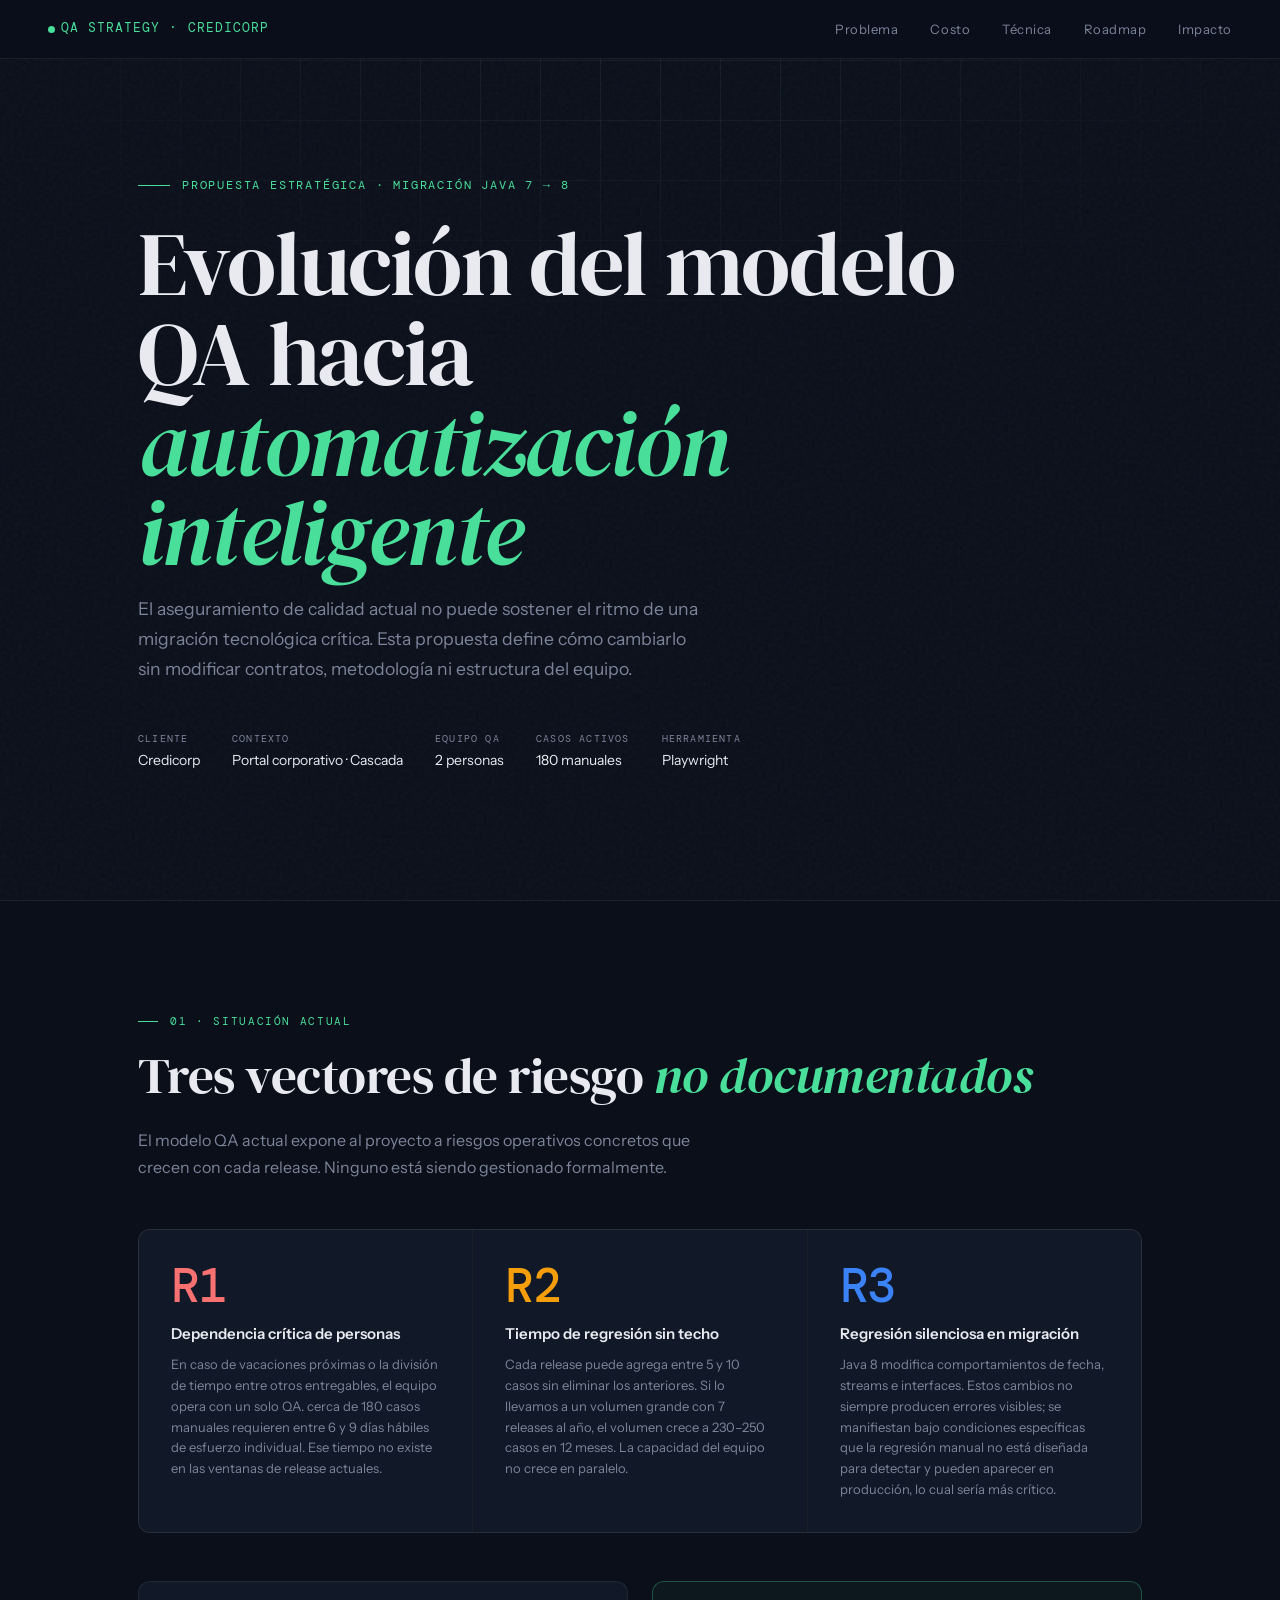
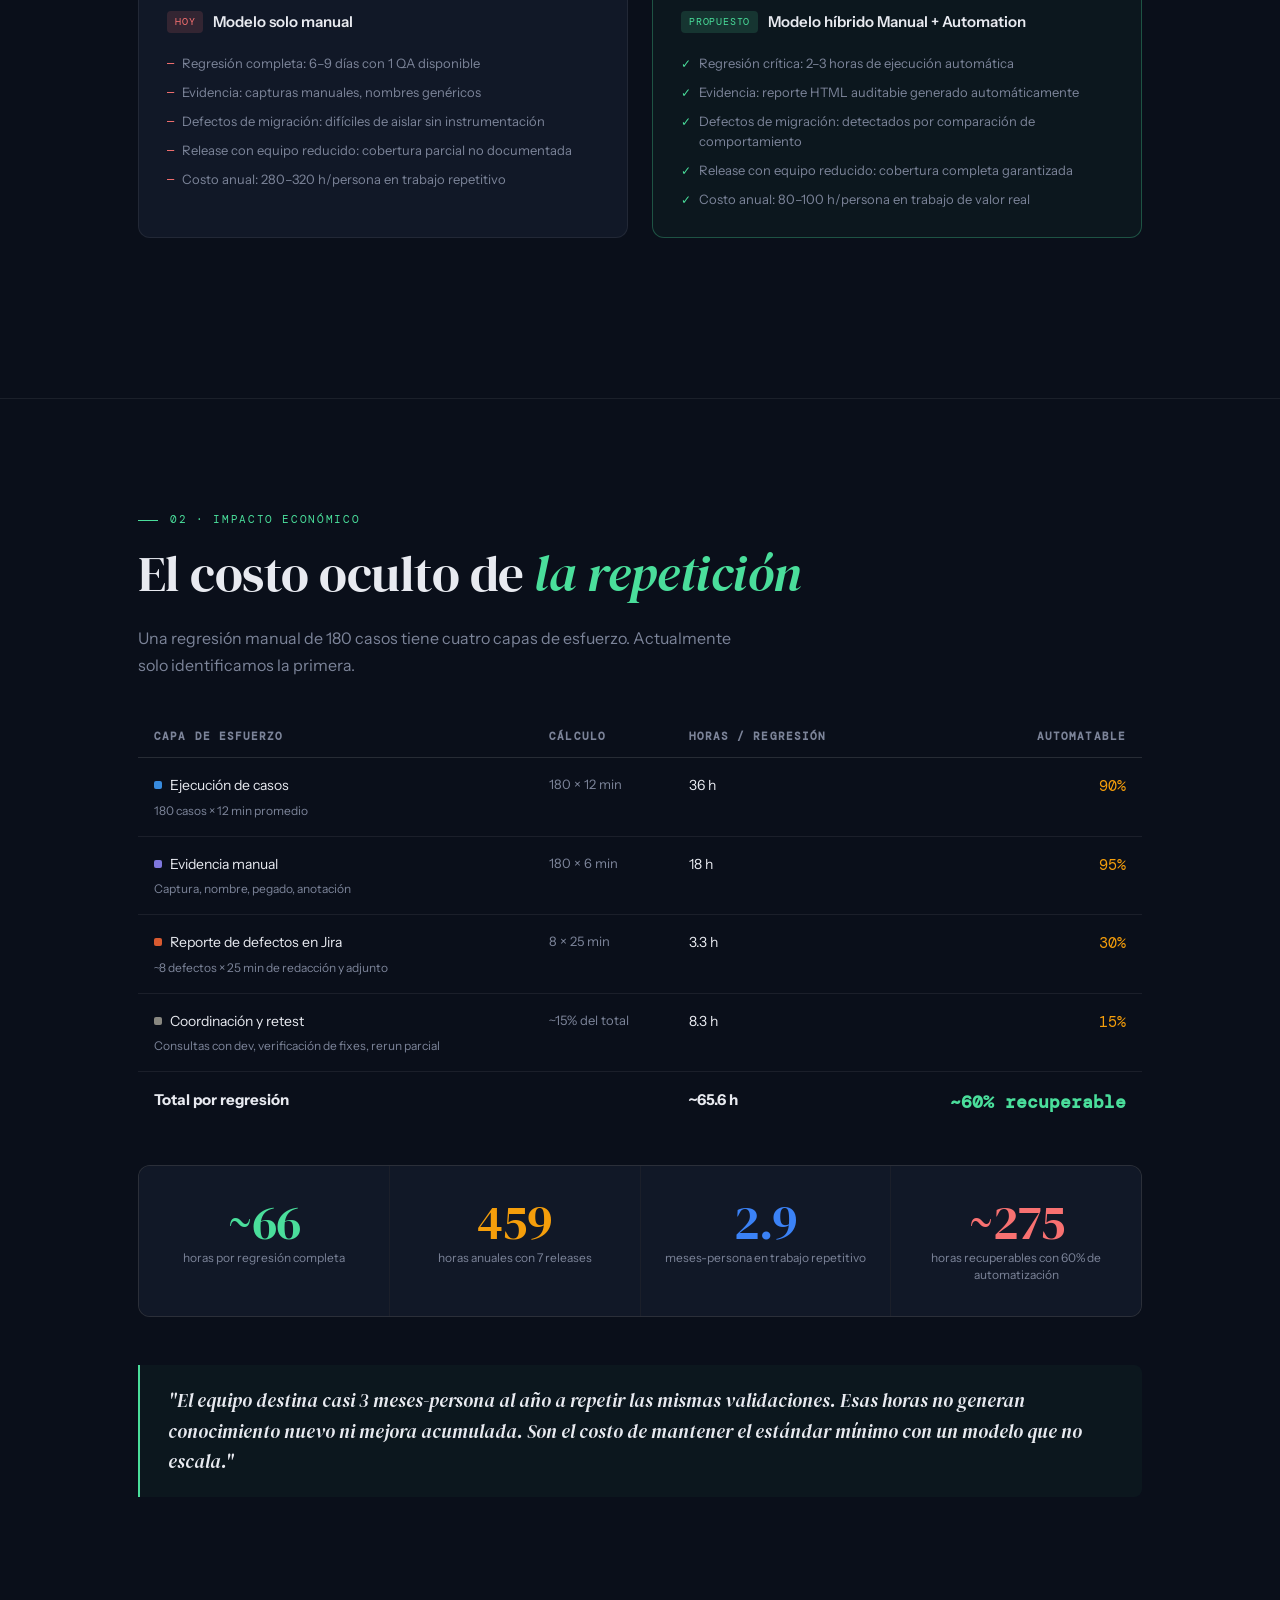
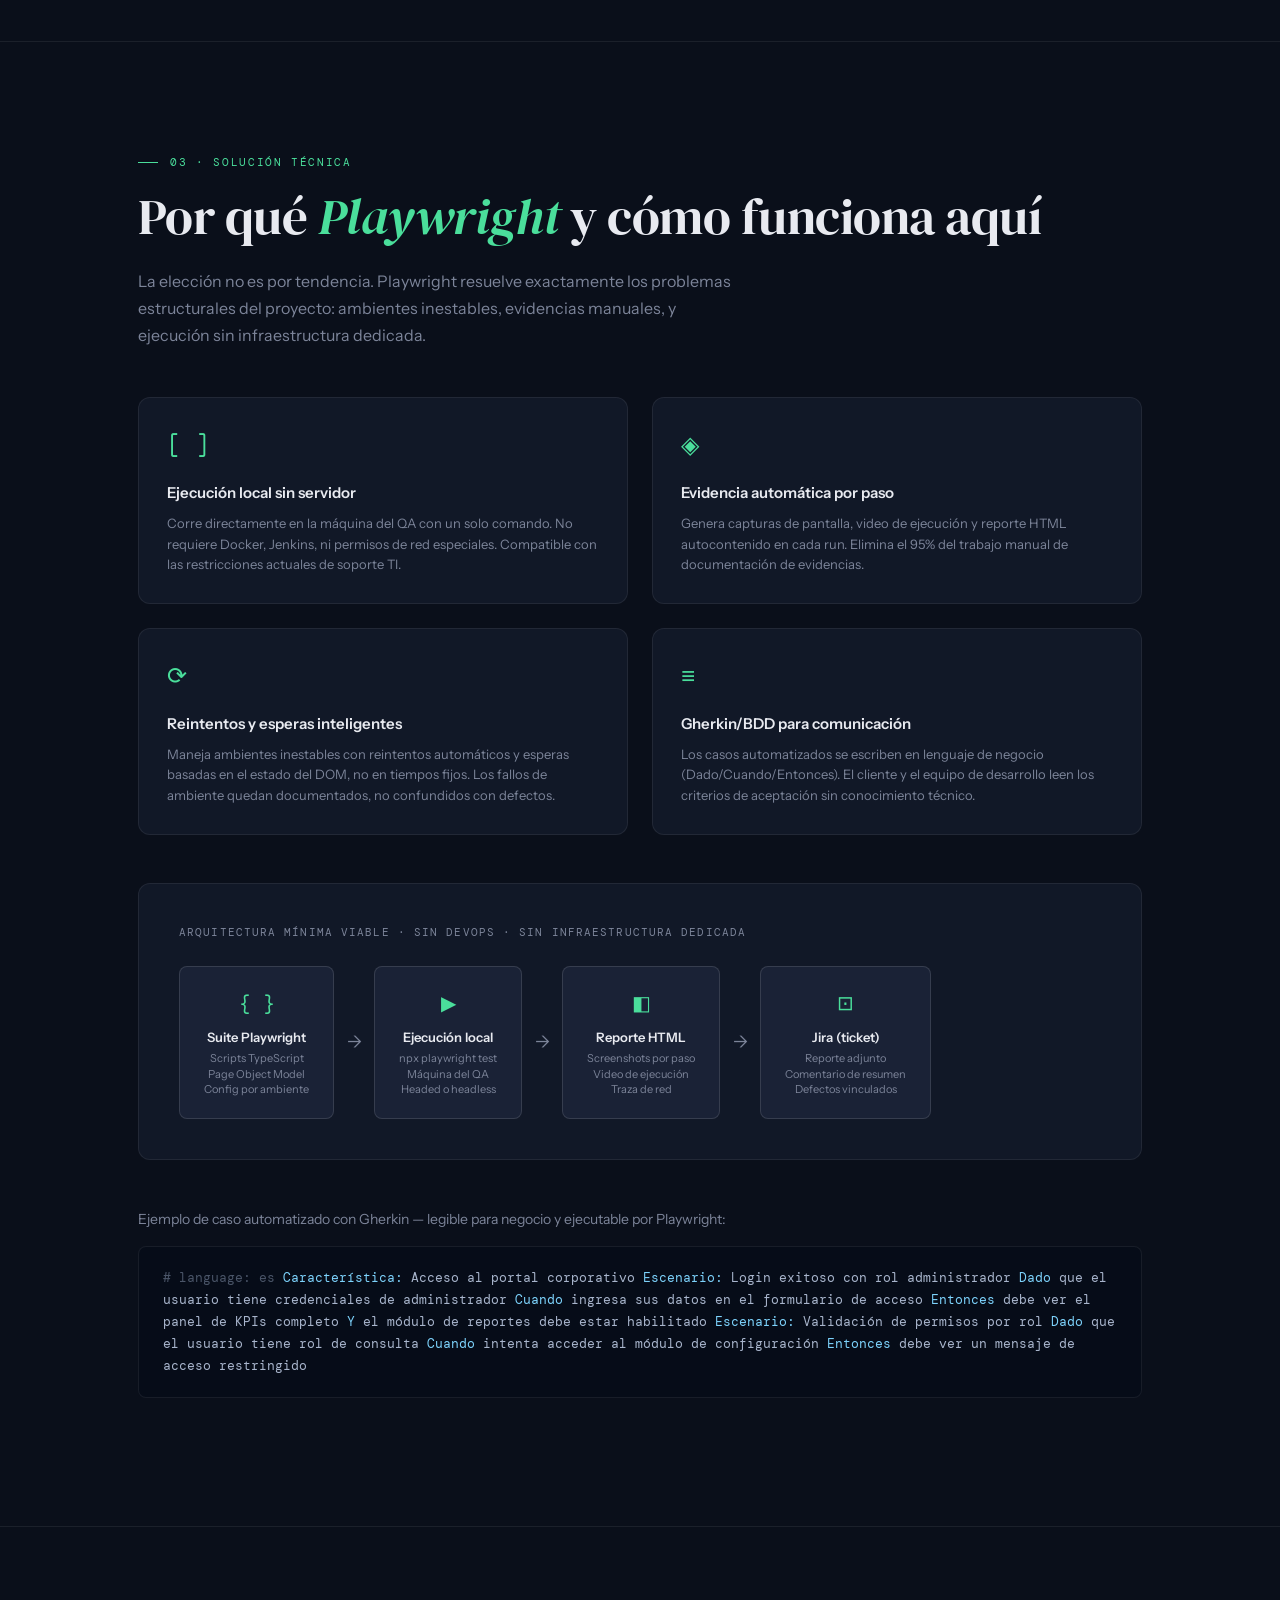
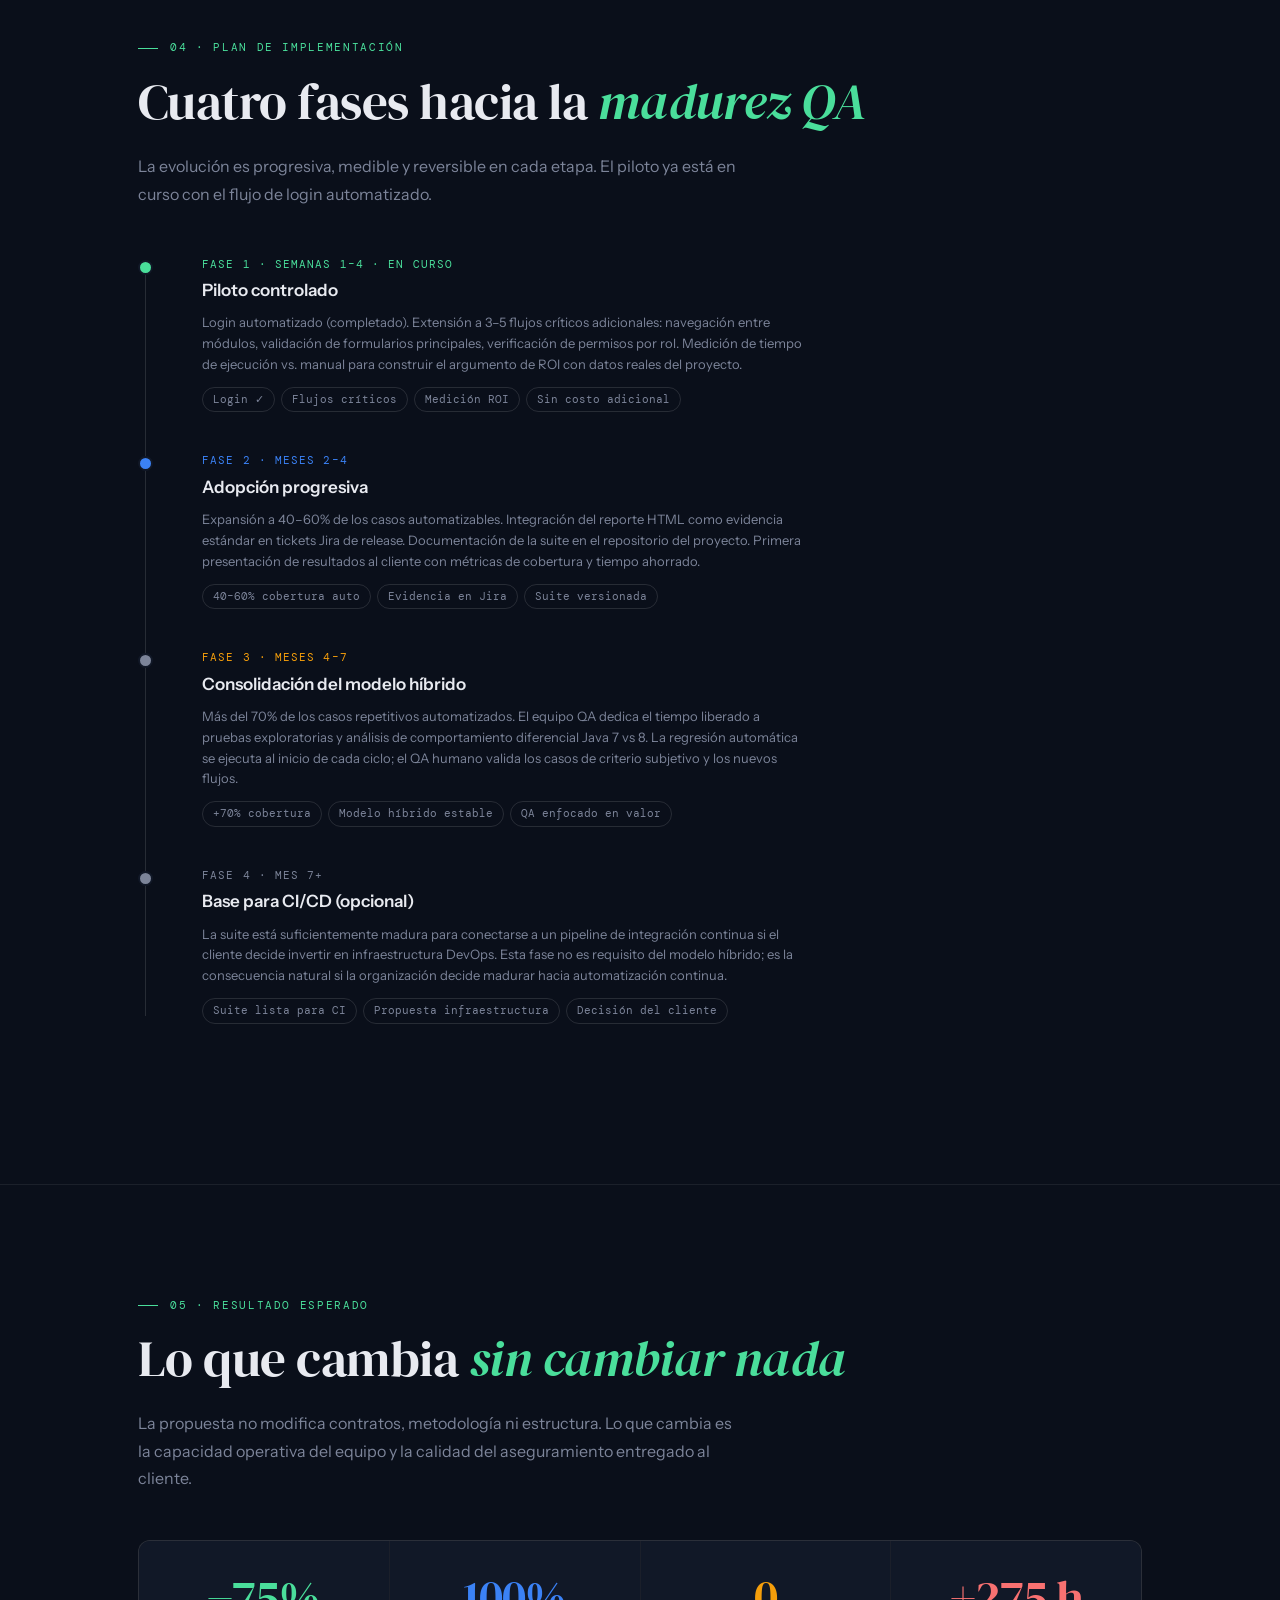
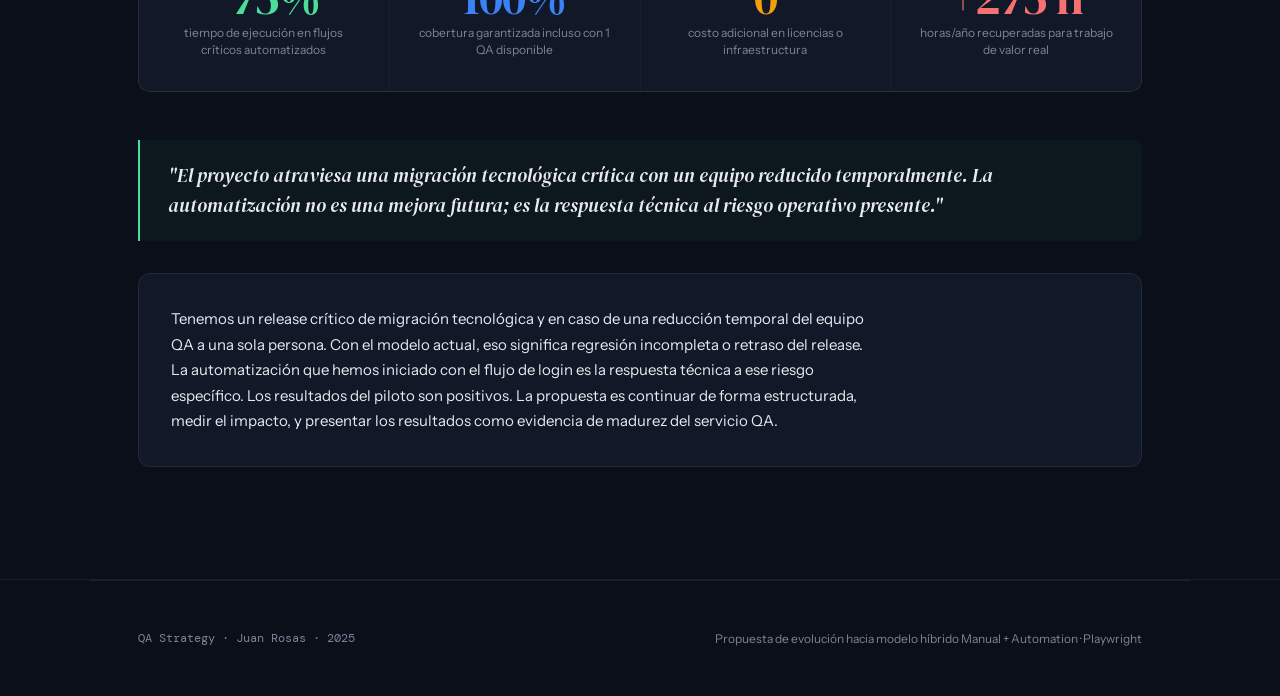
==== commit 59ca02f1: "Se modifico el index Updated various text elements for clarity and accuracy in Spanish." ====
--- a/index.html
+++ b/index.html
@@ -3,7 +3,7 @@
   <head>
     <meta charset="UTF-8" />
     <meta name="viewport" content="width=device-width, initial-scale=1.0" />
-    <title>Propuesta QA Automation — Credicorp</title>
+    <title>Propuesta Automatización QA — Credicorp</title>
     <link
       href="https://fonts.googleapis.com/css2?family=DM+Serif+Display:ital@0;1&family=DM+Mono:wght@400;500&family=Instrument+Sans:wght@400;500;600&display=swap"
       rel="stylesheet"
@@ -80,7 +80,7 @@
           <div class="risk-number red">R1</div>
           <div class="risk-title">Dependencia crítica de personas</div>
           <div class="risk-desc">
-            Con vacaciones próximas, el equipo opera con un solo QA. 180 casos
+            En caso de vacaciones próximas o la división de tiempo entre otros entregables, el equipo opera con un solo QA. cerca de 180 casos
             manuales requieren entre 6 y 9 días hábiles de esfuerzo individual.
             Ese tiempo no existe en las ventanas de release actuales.
           </div>
@@ -89,8 +89,8 @@
           <div class="risk-number amber">R2</div>
           <div class="risk-title">Tiempo de regresión sin techo</div>
           <div class="risk-desc">
-            Cada release agrega entre 5 y 10 casos sin eliminar los anteriores.
-            Con 7 releases al año, el volumen crece a 230–250 casos en 12 meses.
+            Cada release puede agrega entre 5 y 10 casos sin eliminar los anteriores.
+            Si lo llevamos a un volumen grande con 7 releases al año, el volumen crece a 230–250 casos en 12 meses.
             La capacidad del equipo no crece en paralelo.
           </div>
         </div>
@@ -101,7 +101,8 @@
             Java 8 modifica comportamientos de fecha, streams e interfaces.
             Estos cambios no siempre producen errores visibles; se manifiestan
             bajo condiciones específicas que la regresión manual no está
-            diseñada para detectar.
+            diseñada para detectar y pueden aparecer en producción, lo cual
+            sería más crítico.
           </div>
         </div>
       </div>
@@ -158,9 +159,9 @@
       <p class="section-label">02 · Impacto económico</p>
       <h2 class="section-title">El costo oculto de <em>la repetición</em></h2>
       <p class="section-intro">
-        Una regresión manual de 180 casos tiene cuatro capas de esfuerzo. La
-        mayoría de los equipos solo cuenta la primera.
-      </p>
+        Una regresión manual de 180 casos tiene cuatro capas de esfuerzo. 
+        Actualmente solo identificamos la primera.
+        </p>
 
       <table class="cost-table">
         <thead>
@@ -548,31 +549,19 @@
       >
         <p
           style="
-            font-family: var(--mono);
-            font-size: 11px;
-            letter-spacing: 0.1em;
-            text-transform: uppercase;
-            color: var(--muted);
-            margin-bottom: 1.25rem;
-          "
-        >
-          Argumento para la conversación con líderes
-        </p>
-        <p
-          style="
             font-size: 15px;
             color: var(--text);
             line-height: 1.7;
             max-width: 700px;
           "
         >
-          Tenemos un release crítico de migración tecnológica y una reducción
+          Tenemos un release crítico de migración tecnológica y en caso de una reducción
           temporal del equipo QA a una sola persona. Con el modelo actual, eso
           significa regresión incompleta o retraso del release. La
           automatización que hemos iniciado con el flujo de login es la
           respuesta técnica a ese riesgo específico. Los resultados del piloto
           son positivos. La propuesta es continuar de forma estructurada, medir
-          el impacto, y presentar los resultados al cliente como evidencia de
+          el impacto, y presentar los resultados como evidencia de
           madurez del servicio QA.
         </p>
       </div>
@@ -581,7 +570,7 @@
     <div class="divider"></div>
 
     <footer>
-      <div class="footer-brand">QA Strategy · Credicorp · 2025</div>
+      <div class="footer-brand">QA Strategy · Juan Rosas · 2025</div>
       <div class="footer-note">
         Propuesta de evolución hacia modelo híbrido Manual + Automation ·
         Playwright
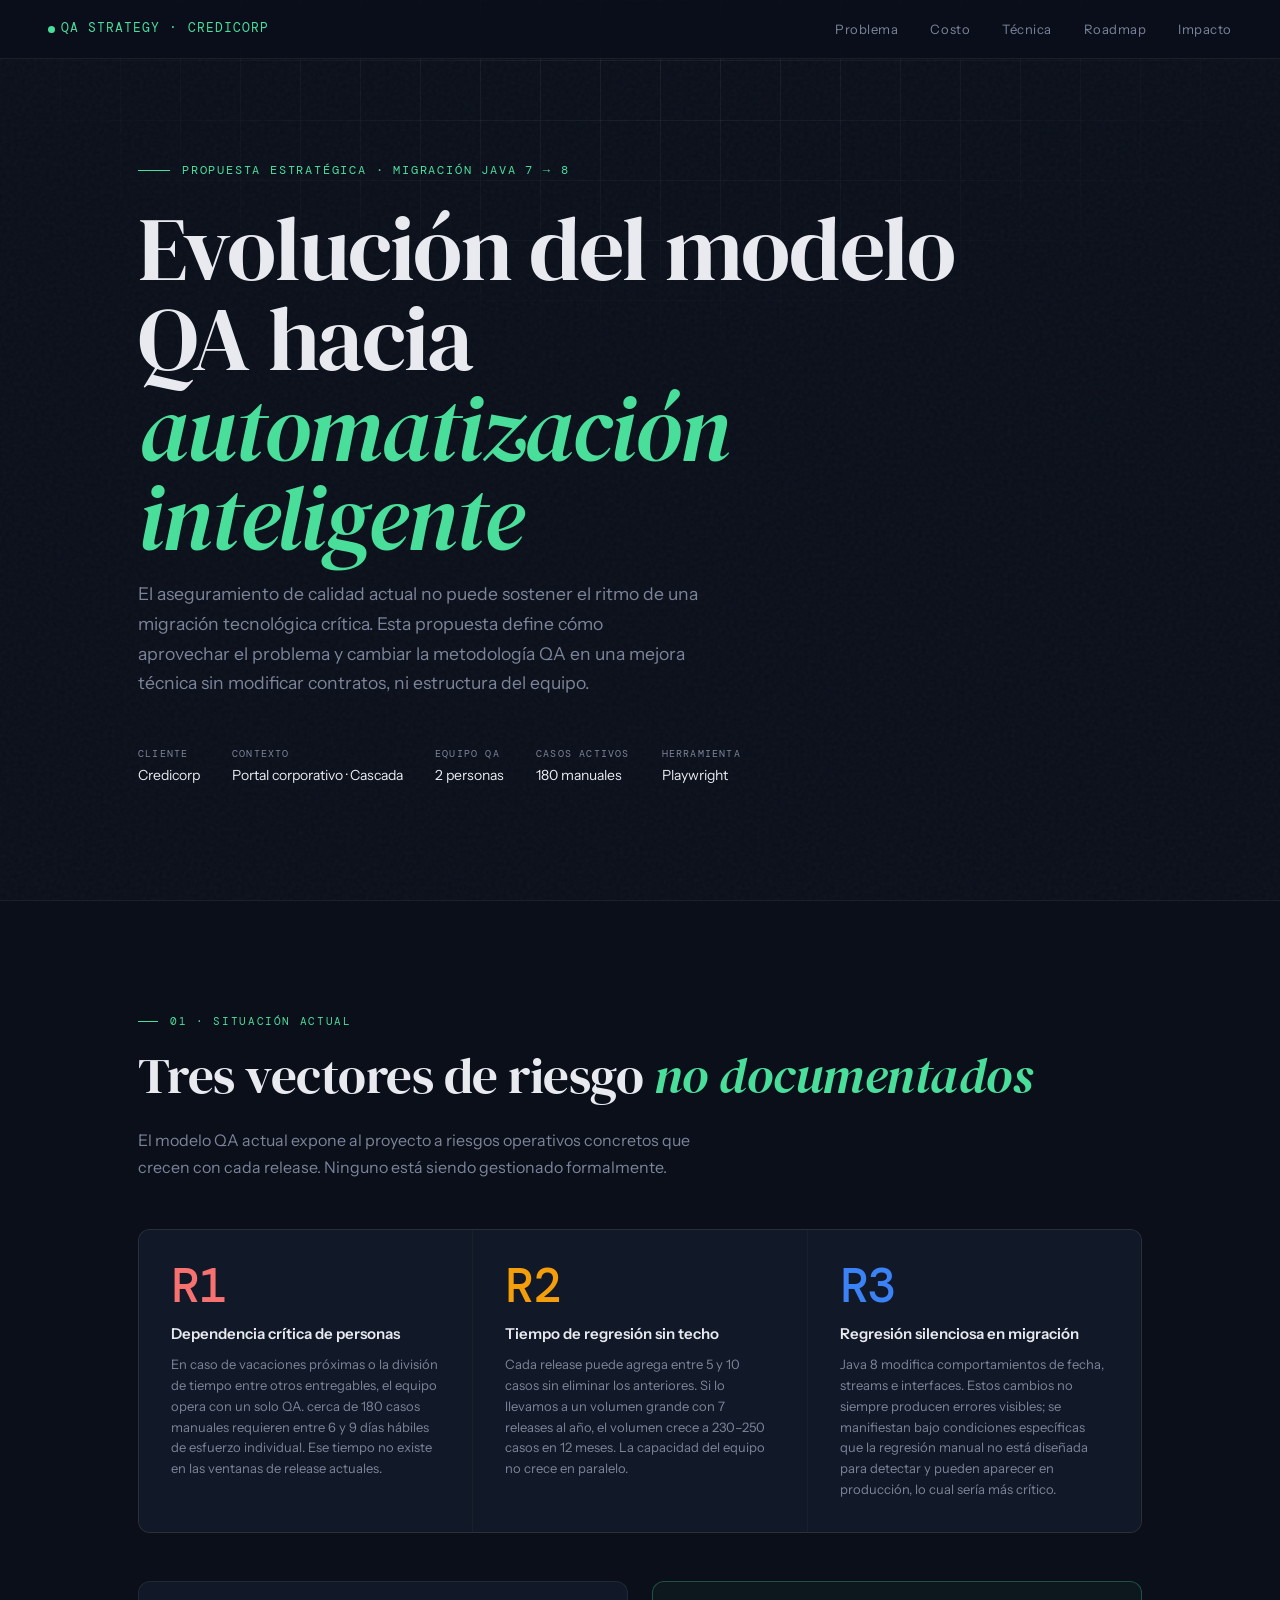
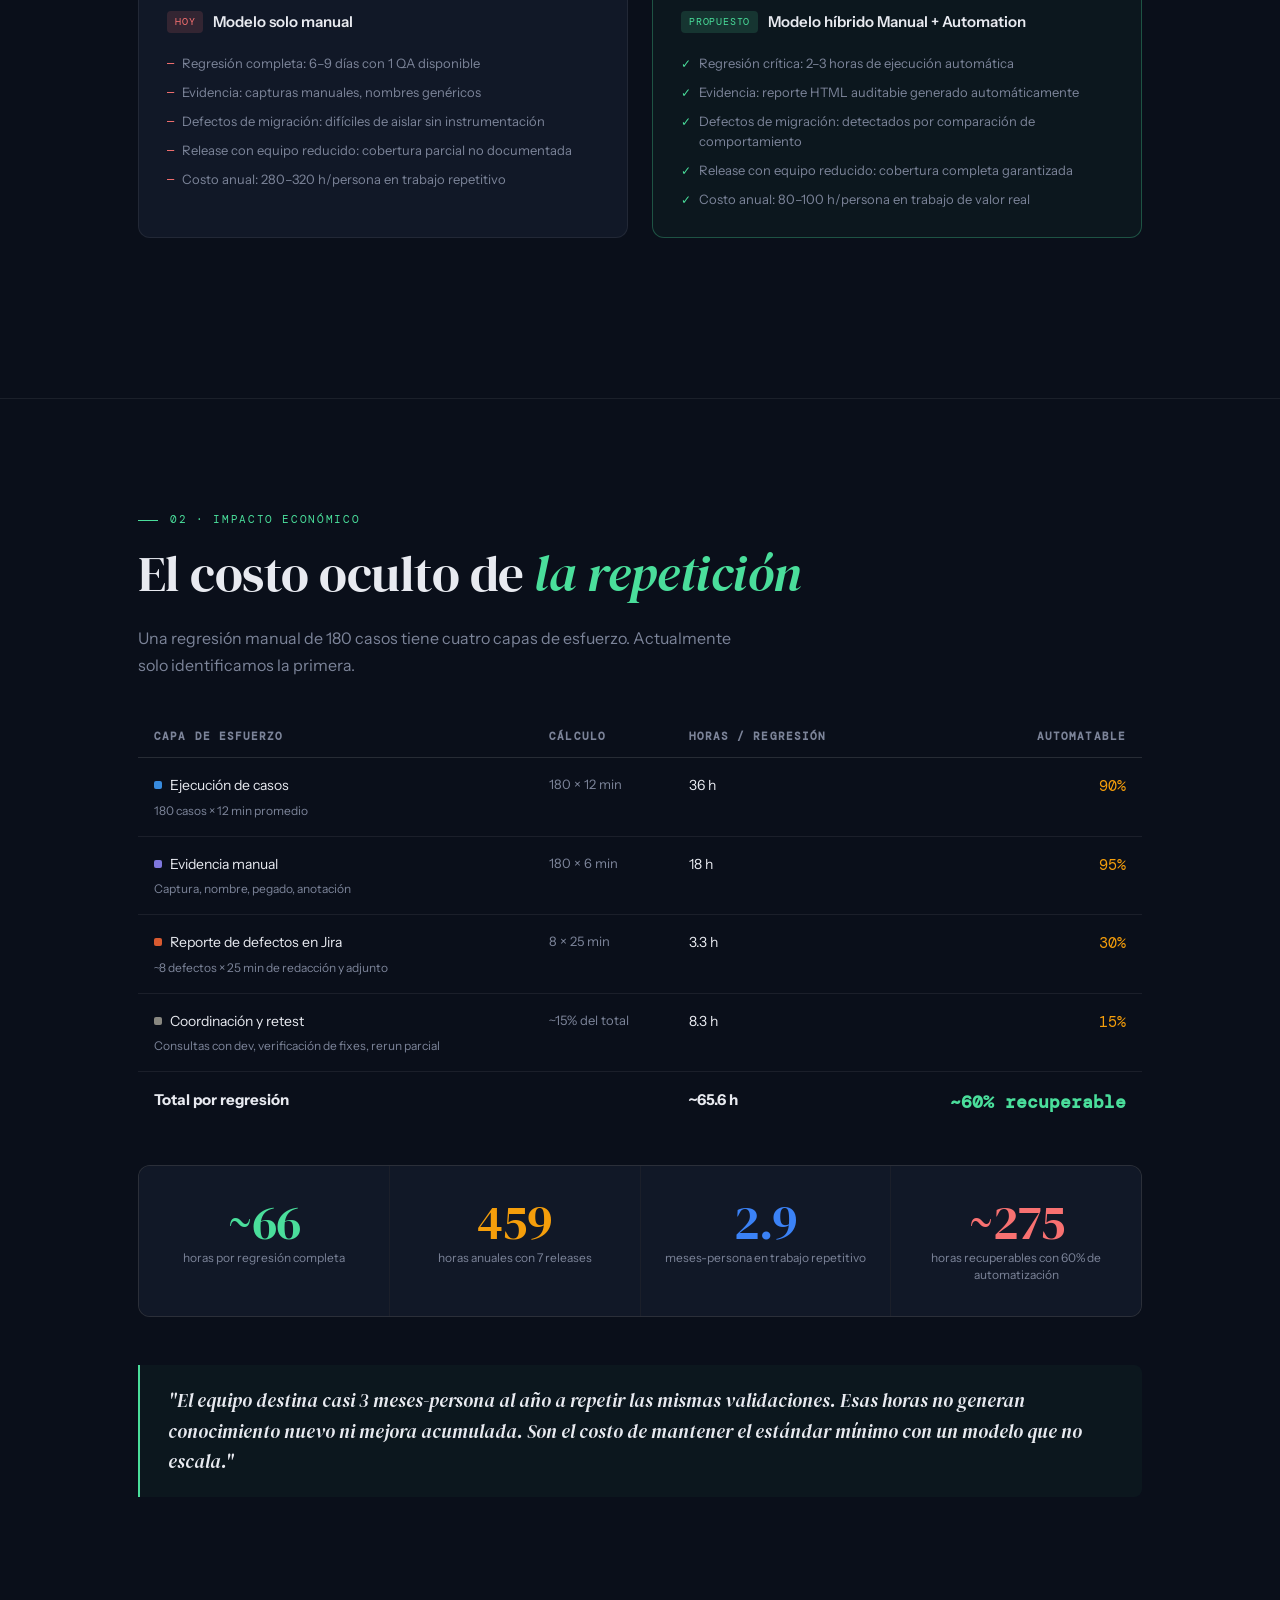
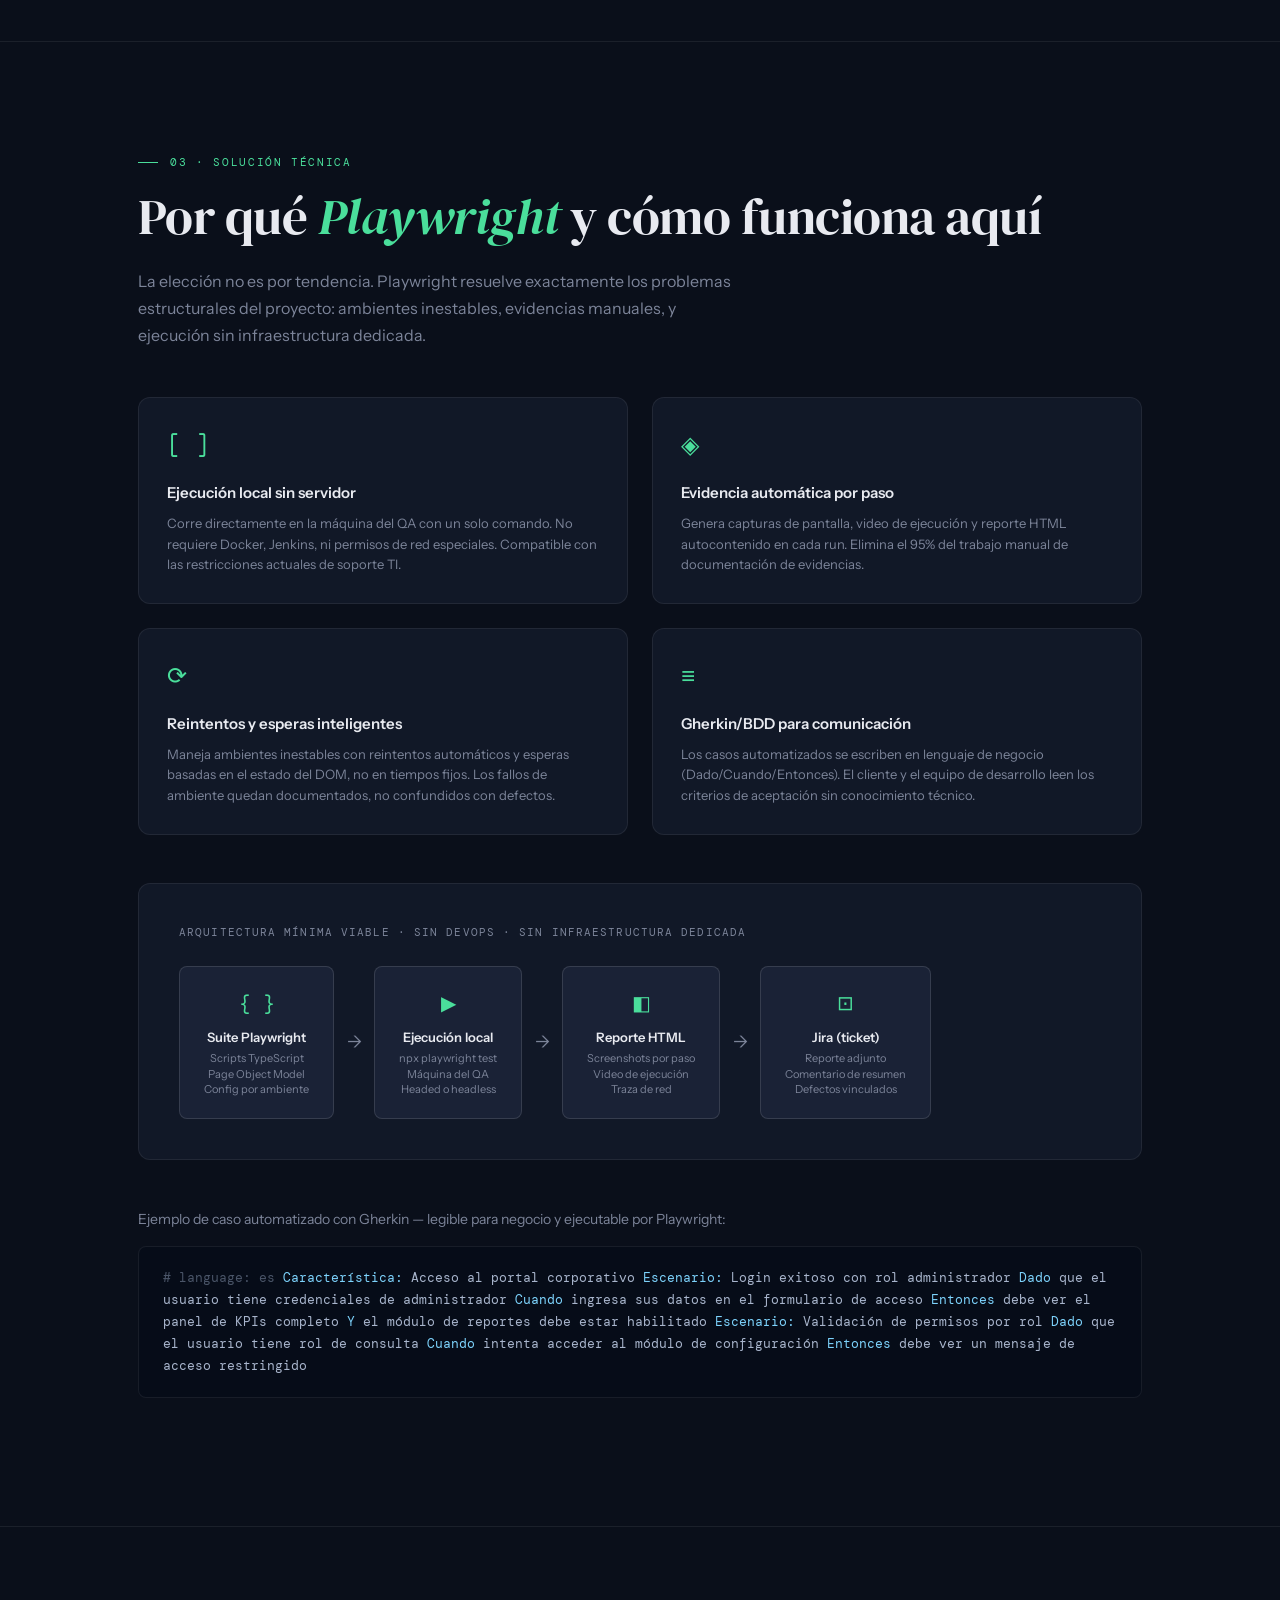
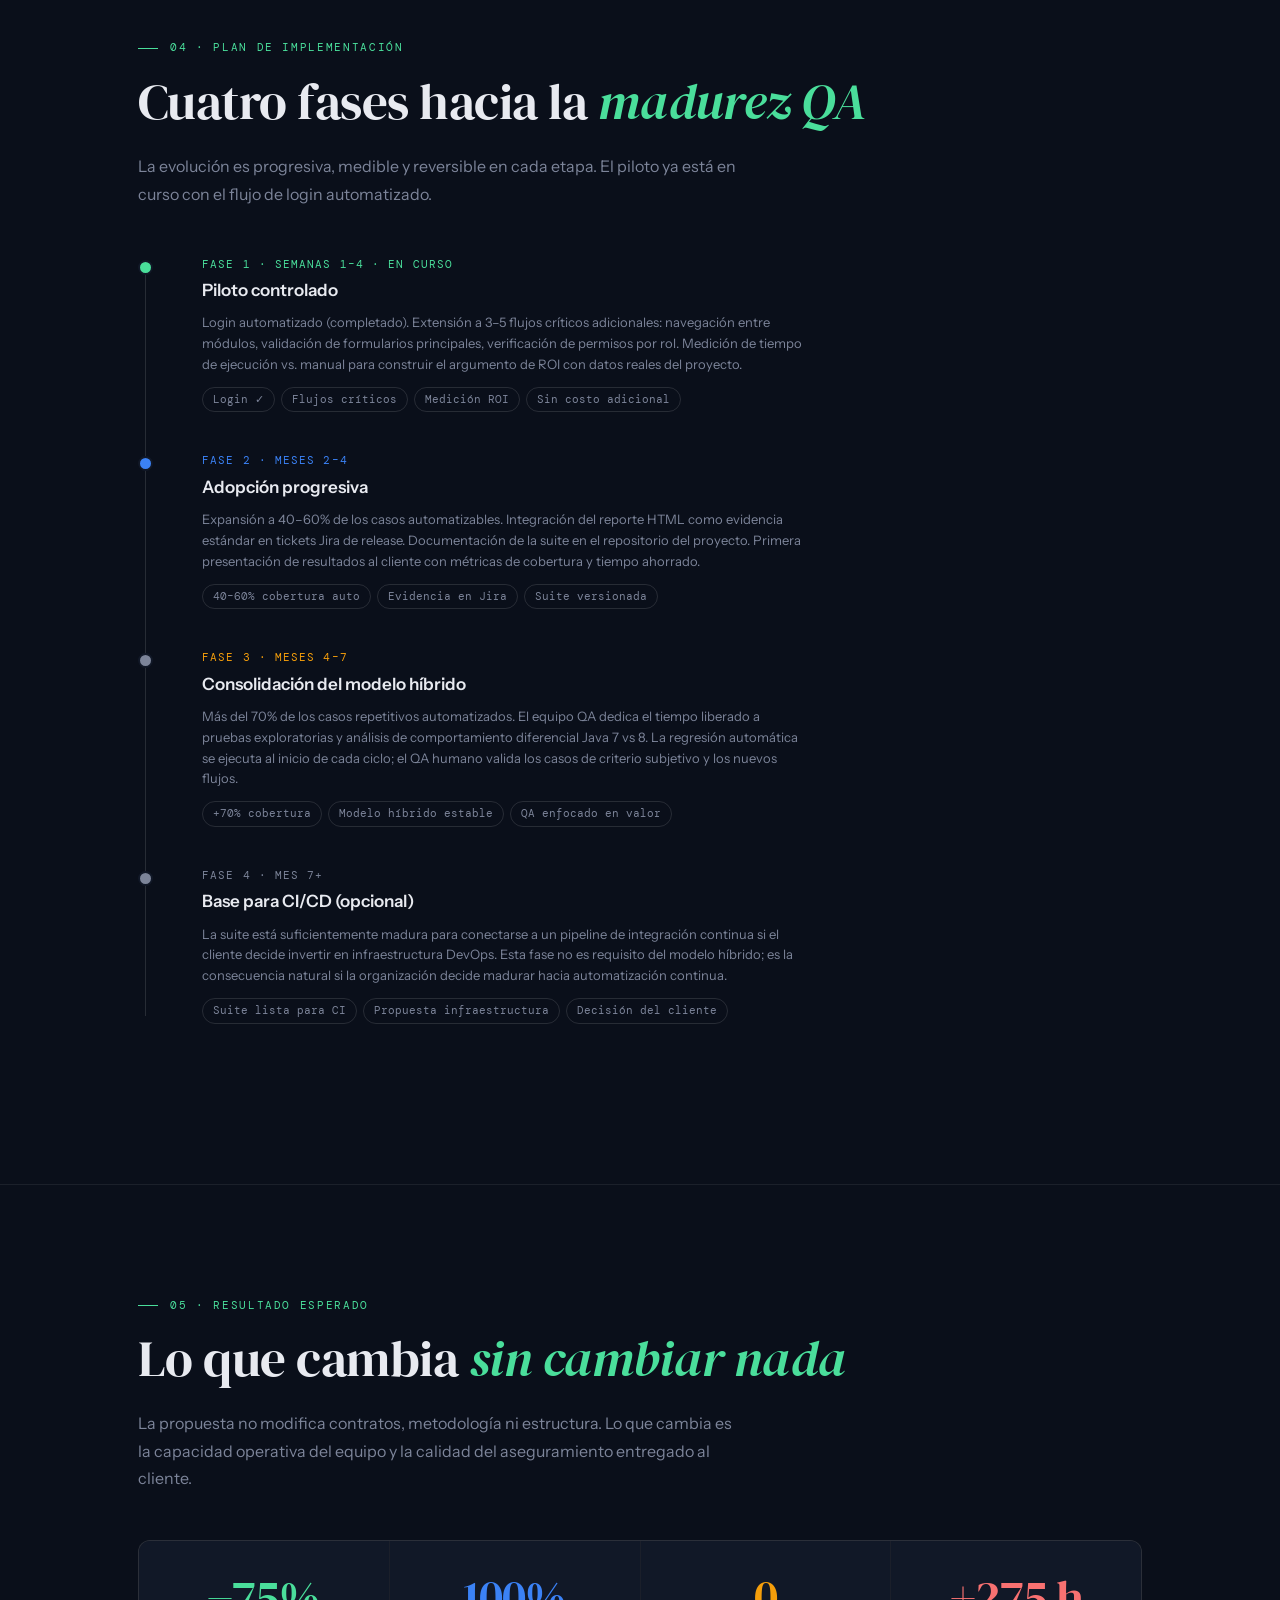
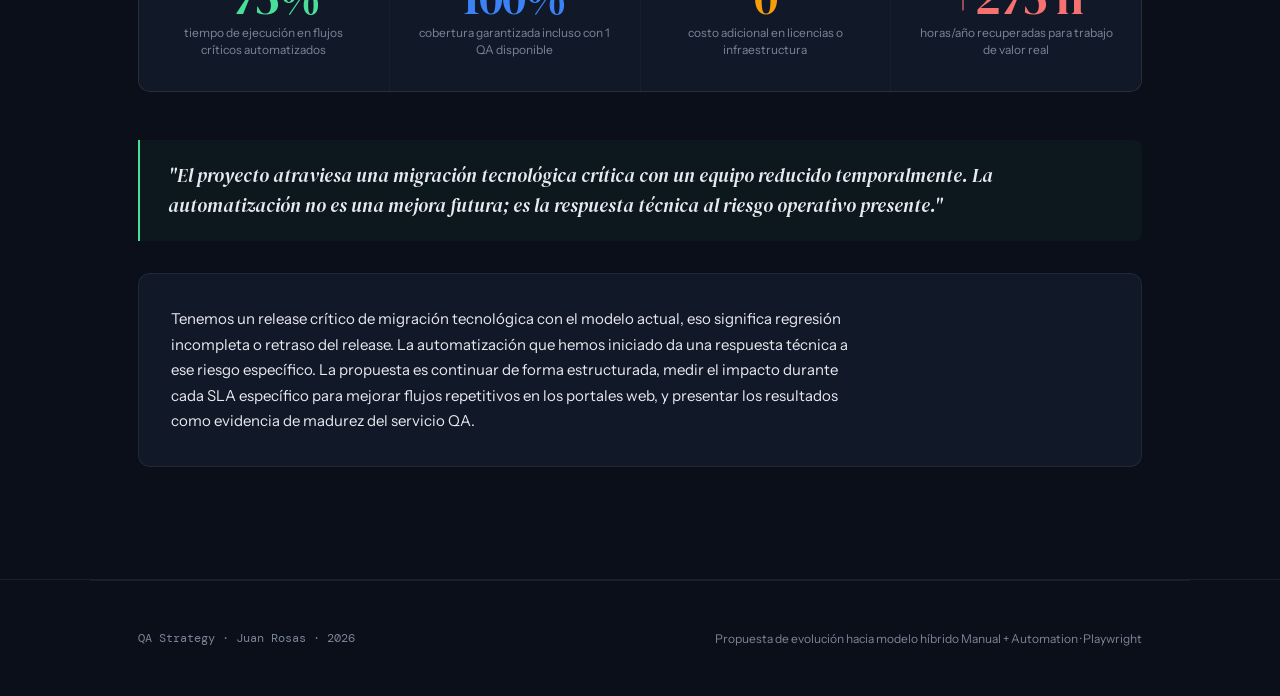
==== commit 7621fec5: "Revise QA proposal and update footer year Updated text to clarify QA methodology changes and release" ====
--- a/index.html
+++ b/index.html
@@ -35,8 +35,9 @@
       </h1>
       <p class="hero-sub">
         El aseguramiento de calidad actual no puede sostener el ritmo de una
-        migración tecnológica crítica. Esta propuesta define cómo cambiarlo sin
-        modificar contratos, metodología ni estructura del equipo.
+        migración tecnológica crítica. Esta propuesta define cómo aprovechar el problema y
+        cambiar la metodología QA en una mejora técnica sin
+        modificar contratos, ni estructura del equipo.
       </p>
       <div class="hero-meta">
         <div class="meta-item">
@@ -555,14 +556,12 @@
             max-width: 700px;
           "
         >
-          Tenemos un release crítico de migración tecnológica y en caso de una reducción
-          temporal del equipo QA a una sola persona. Con el modelo actual, eso
-          significa regresión incompleta o retraso del release. La
-          automatización que hemos iniciado con el flujo de login es la
-          respuesta técnica a ese riesgo específico. Los resultados del piloto
-          son positivos. La propuesta es continuar de forma estructurada, medir
-          el impacto, y presentar los resultados como evidencia de
-          madurez del servicio QA.
+          Tenemos un release crítico de migración tecnológica con el modelo actual, eso
+          significa regresión incompleta o retraso del release. La automatización que hemos 
+          iniciado da una respuesta técnica a ese riesgo específico.
+          La propuesta es continuar de forma estructurada, medir el impacto durante cada 
+          SLA específico para mejorar flujos repetitivos en los portales web, 
+          y presentar los resultados como evidencia de madurez del servicio QA.
         </p>
       </div>
     </section>
@@ -570,7 +569,7 @@
     <div class="divider"></div>
 
     <footer>
-      <div class="footer-brand">QA Strategy · Juan Rosas · 2025</div>
+      <div class="footer-brand">QA Strategy · Juan Rosas · 2026</div>
       <div class="footer-note">
         Propuesta de evolución hacia modelo híbrido Manual + Automation ·
         Playwright
